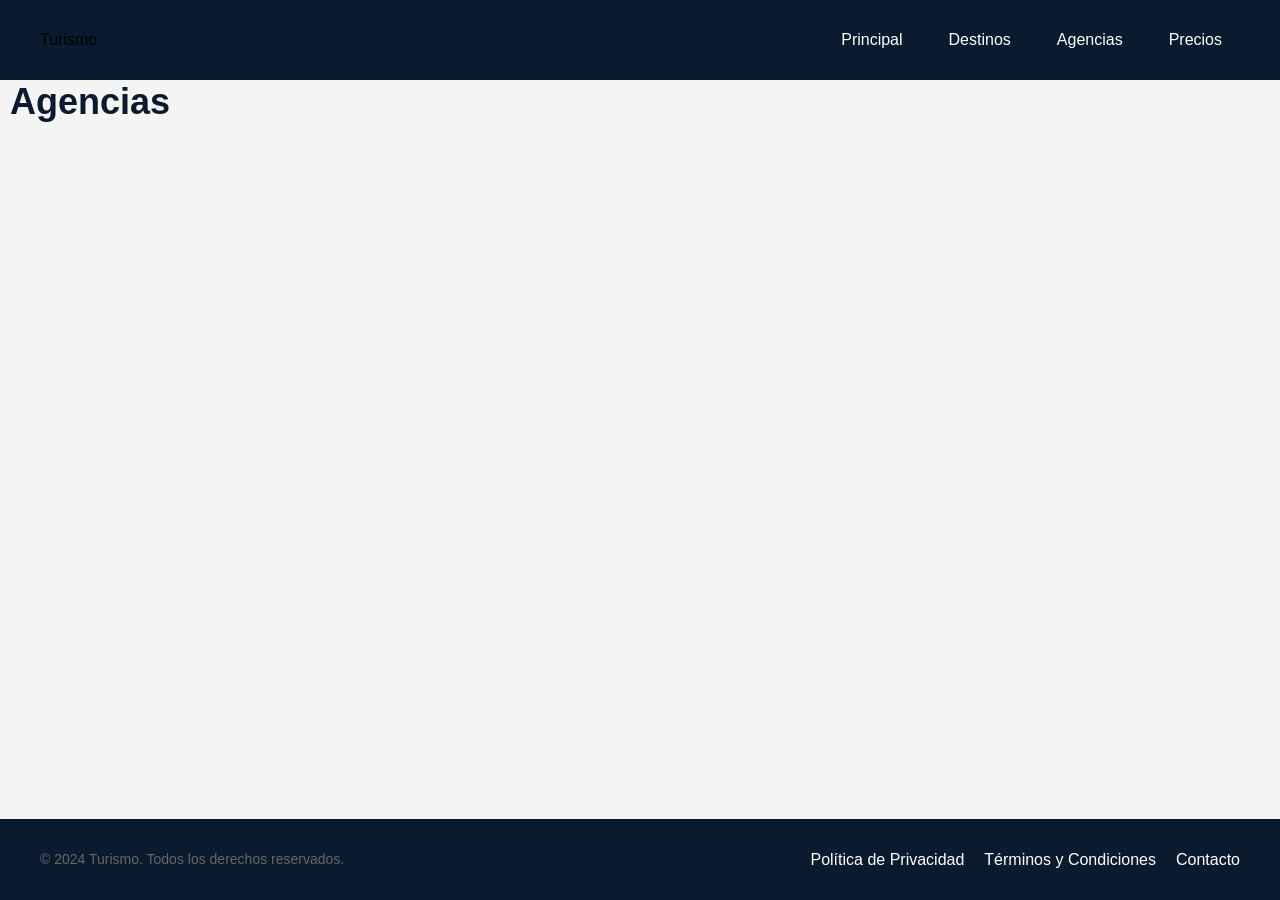
==== view/Agencias.html @ 7484904b "Primer commit" ====
<!DOCTYPE html>
<html lang="es">
<head>
    <meta charset="UTF-8">
    <meta name="viewport" content="width=device-width, initial-scale=1.0">
    <title>Agencias</title>
    <link rel="stylesheet" href="../css/style.css">
</head>
<body>
    <header>
        <div class="contenedor-nav">
            <div class="logo">Turismo</div>
            
            <!-- Checkbox oculto para controlar el menú (CSS puro) -->
            <input type="checkbox" id="menuToggle" class="menu-toggle">
            
            <!-- Label que actúa como botón hamburguesa -->
            <label for="menuToggle" class="menu-hamburguesa">
                <span></span>
                <span></span>
                <span></span>
            </label>
            
            <!-- Navegación responsive -->
            <nav class="nav-menu">
                <ul>
                    <li><a href="Principal.html">Principal</a></li>
                    <li><a href="Destinos.html">Destinos</a></li>
                    <li><a href="Agencias.html">Agencias</a></li>
                    <li><a href="Precios.html">Precios</a></li>
                </ul>
            </nav>
        </div>
    </header>
    
    <main>
        <section class="contenido">
            <h1 class="h1">Agencias</h1>
            <!-- Contenido de las agencias irá aquí -->
        </section>
    </main>
    
    <footer>
        <div class="footer-content">
            <p class="text-sm">&copy; 2024 Turismo. Todos los derechos reservados.</p>
            <ul>
                <li><a href="#">Política de Privacidad</a></li>
                <li><a href="#">Términos y Condiciones</a></li>
                <li><a href="#">Contacto</a></li>
            </ul>
        </div>
    </footer>
</body>
</html>
---- css/style.css ----
/* Estilos globales */
* {
    margin: 0;
    padding: 0;
    box-sizing: border-box;
}

html {
    height: 100%;
}

body {
    font-family: Arial, sans-serif;
    background-color: #f4f4f4;
    display: flex;
    flex-direction: column;
    min-height: 100vh;
}

/* ===== CLASES GLOBALES DE TIPOGRAFÍA RESPONSIVA ===== */

/* Títulos H1 */
.h1 {
    font-size: 36px;
    font-weight: bold;
    line-height: 1.2;
    margin-bottom: 20px;
    color: #0a1a2f;
}

/* Títulos H2 */
.h2 {
    font-size: 32px;
    font-weight: bold;
    line-height: 1.2;
    margin-bottom: 15px;
    color: #0a1a2f;
}

/* Títulos H3 */
.h3 {
    font-size: 28px;
    font-weight: bold;
    line-height: 1.3;
    margin-bottom: 12px;
    color: #0a1a2f;
}

/* Títulos H4 */
.h4 {
    font-size: 24px;
    font-weight: bold;
    line-height: 1.3;
    margin-bottom: 10px;
    color: #0a1a2f;
}

/* Títulos H5 */
.h5 {
    font-size: 20px;
    font-weight: bold;
    line-height: 1.4;
    margin-bottom: 8px;
    color: #0a1a2f;
}

/* Títulos H6 */
.h6 {
    font-size: 16px;
    font-weight: bold;
    line-height: 1.4;
    margin-bottom: 10px;
    color: #0a1a2f;
}

/* Texto grande */
.text-lg {
    font-size: 20px;
    line-height: 1.6;
    color: #333;
}

/* Texto normal/body */
.text-base {
    font-size: 16px;
    line-height: 1.6;
    color: #333;
}

/* Texto pequeño */
.text-sm {
    font-size: 14px;
    line-height: 1.5;
    color: #666;
}

/* Texto muy pequeño */
.text-xs {
    font-size: 12px;
    line-height: 1.4;
    color: #999;
}

header {
    background-color: #0a1a2f;
    padding: 0 30px;
}

.contenedor-nav {
    max-width: 1200px;
    margin: 0 auto;
    display: flex;
    justify-content: space-between;
    align-items: center;
    min-height: 80px;
}

.logo img{
    width: 76px;
    border-radius: 100%;
}

nav ul {
    list-style: none;
    display: flex;
    align-items: center;
    gap: 10px;
}

nav ul li {
    position: relative;
}

nav ul li a {
    display: block;
    color: white;
    text-decoration: none;
    padding: 15px 18px;
    transition: background-color 0.3s ease, color 0.3s ease;
    border-radius: 6px;
}

nav ul li a:hover {
    background-color: rgba(255, 255, 255, 0.1);
    color: #00c3ff;
}

/* ===== MENÚ HAMBURGUESA RESPONSIVE (CSS PURO) ===== */

/* Checkbox oculto - controla el estado del menú */
.menu-toggle {
    display: none;
}

/* Botón hamburguesa (label) - inicialmente oculto */
.menu-hamburguesa {
    display: none;
    flex-direction: column;
    cursor: pointer;
    padding: 10px;
    user-select: none;
}

/* Líneas del hamburguesa */
.menu-hamburguesa span {
    width: 25px;
    height: 3px;
    background-color: white;
    margin: 5px 0;
    transition: 0.3s ease;
    display: block;
}

/* Menú de navegación */
.nav-menu {
    display: flex;
    width: auto;
}

.nav-menu ul {
    display: flex;
    gap: 10px;
}

/* Animación cuando el checkbox está marcado */
.menu-toggle:checked ~ .menu-hamburguesa span:nth-child(1) {
    transform: rotate(-45deg) translate(-8px, 8px);
}

.menu-toggle:checked ~ .menu-hamburguesa span:nth-child(2) {
    opacity: 0;
}

.menu-toggle:checked ~ .menu-hamburguesa span:nth-child(3) {
    transform: rotate(45deg) translate(-7px, -7px);
}

main {
    padding: 0 10px;
    flex: 1;
}

footer {
    background-color: #0a1a2f;
    color: white;
    padding: 30px;
    margin-top: auto;
}

.footer-content {
    max-width: 1200px;
    margin: 0 auto;
    display: flex;
    justify-content: space-between;
    align-items: center;
    flex-wrap: wrap;
    gap: 20px;
}

.footer-content p {
    font-size: 14px;
}

.footer-content ul {
    list-style: none;
    display: flex;
    gap: 20px;
}

.footer-content ul li a {
    color: white;
    text-decoration: none;
    transition: color 0.3s ease;
}

.footer-content ul li a:hover {
    color: #00c3ff;
}

/* Se terminan los estilos globales, ahora se agregan estilos específicos para secciones */

/* Desktop - Menú visible, hamburguesa oculto */
@media (min-width: 769px) {
    /* Tamaños de tipografía en DESKTOP */
    .h1 {
        font-size: 36px;
    }

    .h2 {
        font-size: 32px;
    }

    .h3 {
        font-size: 28px;
    }

    .h4 {
        font-size: 24px;
    }

    .h5 {
        font-size: 20px;
    }

    .h6 {
        font-size: 16px;
    }

    .text-lg {
        font-size: 20px;
    }

    .text-base {
        font-size: 16px;
    }

    .text-sm {
        font-size: 14px;
    }

    .text-xs {
        font-size: 12px;
    }

    .menu-hamburguesa {
        display: none !important;
    }

    .nav-menu {
        display: flex !important;
        position: static !important;
        width: auto !important;
        max-height: none !important;
        background-color: transparent !important;
        padding: 0 !important;
    }

    .nav-menu ul {
        display: flex;
        gap: 10px;
    }

    .nav-menu ul li {
        width: auto;
    }

    .nav-menu ul li a {
        padding: 15px 18px;
        border-radius: 6px;
    }
}

/* Móviles - Hamburguesa visible, menú desplegable */
@media (max-width: 768px) {
    /* Tamaños de tipografía REDUCIDOS para móviles */
    .h1 {
        font-size: 28px;
    }

    .h2 {
        font-size: 24px;
    }

    .h3 {
        font-size: 20px;
    }

    .h4 {
        font-size: 18px;
    }

    .h5 {
        font-size: 16px;
    }

    .h6 {
        font-size: 14px;
    }

    .text-lg {
        font-size: 16px;
    }

    .text-base {
        font-size: 14px;
    }

    .text-sm {
        font-size: 12px;
    }

    .text-xs {
        font-size: 11px;
    }

    .contenedor-nav {
        position: relative;
        flex-wrap: wrap;
    }

    .menu-hamburguesa {
        display: flex;
    }

    .nav-menu {
        position: absolute;
        top: 80px;
        left: 0;
        right: 0;
        width: 100%;
        background-color: #0a1a2f;
        flex-direction: column;
        max-height: 0;
        overflow: hidden;
        transition: max-height 0.3s ease;
        z-index: 999;
    }

    /* Mostrar menú cuando checkbox está marcado */
    .menu-toggle:checked ~ .nav-menu {
        max-height: 500px;
        padding: 20px 0;
    }

    .nav-menu ul {
        flex-direction: column;
        width: 100%;
        gap: 0;
    }

    .nav-menu ul li {
        width: 100%;
    }

    .nav-menu ul li a {
        width: 100%;
        padding: 15px 30px;
        border-radius: 0;
    }
}

/* Móviles pequeños */
@media (max-width: 576px) {
    /* Tamaños de tipografía AÚN MÁS PEQUEÑOS para móviles ultra-pequeños */
    .h1 {
        font-size: 24px;
    }

    .h2 {
        font-size: 20px;
    }

    .h3 {
        font-size: 18px;
    }

    .h4 {
        font-size: 16px;
    }

    .h5 {
        font-size: 14px;
    }

    .h6 {
        font-size: 13px;
    }

    .text-lg {
        font-size: 14px;
    }

    .text-base {
        font-size: 13px;
    }

    .text-sm {
        font-size: 11px;
    }

    .text-xs {
        font-size: 10px;
    }

    .logo img {
        width: 50px;
    }

    .menu-hamburguesa {
        padding: 5px;
    }

    .menu-hamburguesa span {
        width: 22px;
        height: 2.5px;
        margin: 4px 0;
    }

    .menu-toggle:checked ~ .nav-menu {
        max-height: 400px;
    }

    .nav-menu ul li a {
        padding: 12px 20px;
        font-size: 14px;
    }

    .footer-content {
        flex-direction: column;
        text-align: center;
    }

    .footer-content ul {
        justify-content: center;
        flex-wrap: wrap;
    }
}

/* ===== ESTILOS PARA VIDEO DE FONDO ===== */

.video-background {
    position: relative;
    width: 100%;
    overflow: hidden;
    display: flex;
    align-items: center;
    justify-content: center;
}

.video-background video {
    position: absolute;
    top: 0;
    left: 0;
    width: 100%;
    object-fit: cover;
    z-index: -1;
}

/* Contenedor del contenido sobre el video */
.video-content {
    position: relative;
    z-index: 1;
    text-align: center;
    color: white;
    max-width: 800px;
    margin: 0 auto;
}

.video-content h1 {
    font-size: 48px;
    font-weight: bold;
    margin-bottom: 20px;
    text-shadow: 2px 2px 4px rgba(0, 0, 0, 0.7);
}

.video-content p {
    font-size: 24px;
    margin-bottom: 30px;
    text-shadow: 1px 1px 2px rgba(0, 0, 0, 0.7);
}

/* Responsive para video */
@media (max-width: 768px) {
    .video-content h1 {
        font-size: 32px;
    }

    .video-content p {
        font-size: 18px;
    }
}

@media (max-width: 576px) {
    .video-content h1 {
        font-size: 28px;
    }

    .video-content p {
        font-size: 16px;
    }
}
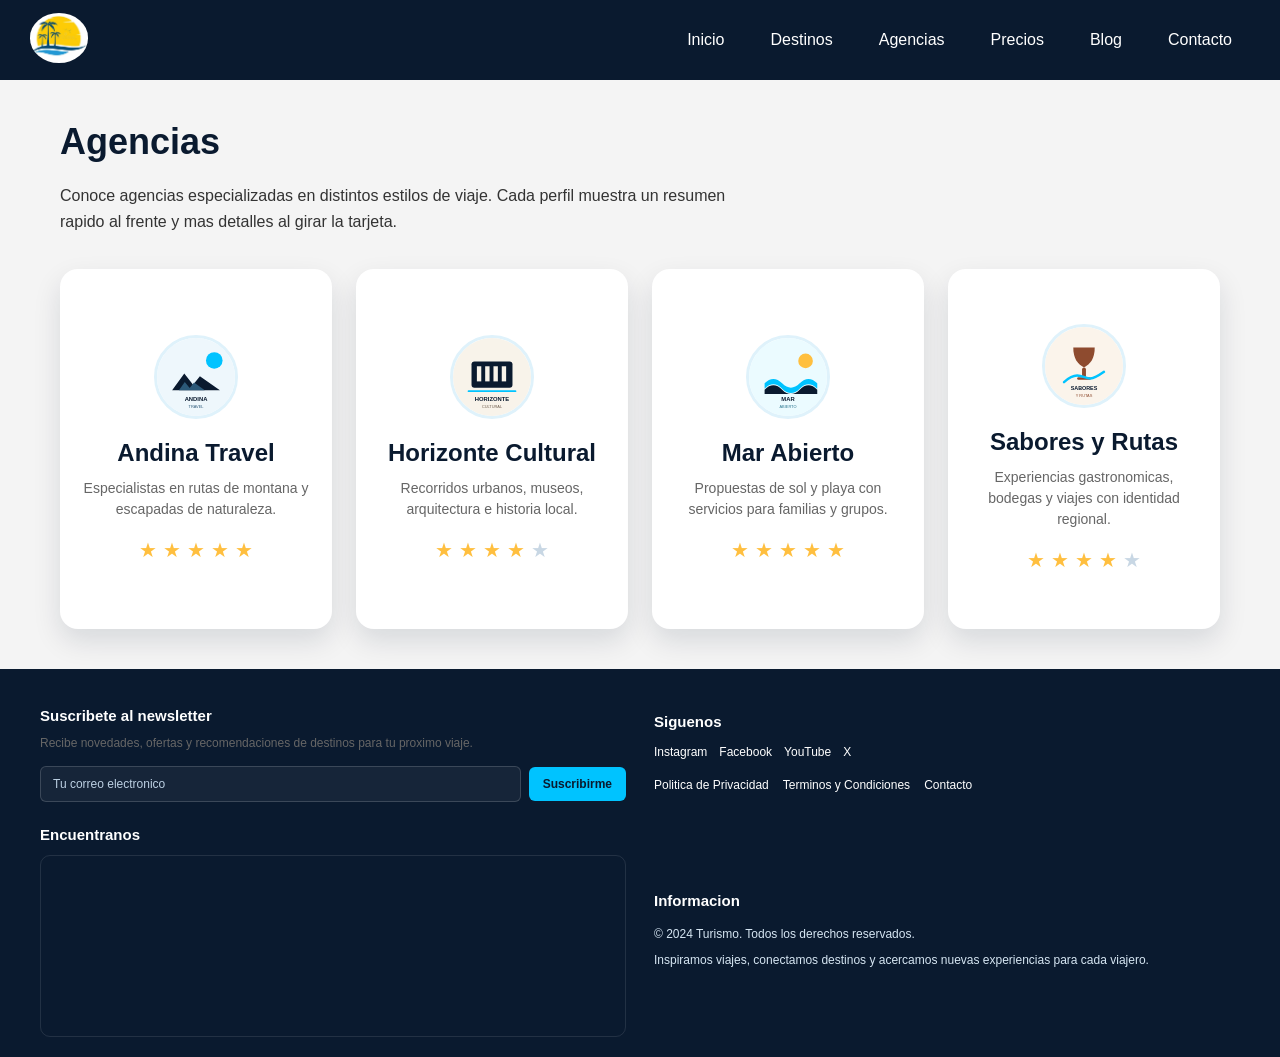
==== commit 9c3cbb0d: "feature(pages) : add styles and interactive buttons with the new views" ====
--- a/view/Agencias.html
+++ b/view/Agencias.html
@@ -9,46 +9,252 @@
 <body>
     <header>
         <div class="contenedor-nav">
-            <div class="logo">Turismo</div>
+            <div class="logo"><img src="../assets/img/logo.jpg" alt="Logo de Turismo"></div>
             
-            <!-- Checkbox oculto para controlar el menú (CSS puro) -->
+            <!-- Checkbox oculto para controlar el menu (CSS puro) -->
             <input type="checkbox" id="menuToggle" class="menu-toggle">
             
-            <!-- Label que actúa como botón hamburguesa -->
+            <!-- Label que actua como boton hamburguesa -->
             <label for="menuToggle" class="menu-hamburguesa">
                 <span></span>
                 <span></span>
                 <span></span>
             </label>
             
-            <!-- Navegación responsive -->
+            <!-- Navegacion responsive -->
             <nav class="nav-menu">
                 <ul>
-                    <li><a href="Principal.html">Principal</a></li>
+                    <li><a href="Principal.html">Inicio</a></li>
                     <li><a href="Destinos.html">Destinos</a></li>
                     <li><a href="Agencias.html">Agencias</a></li>
                     <li><a href="Precios.html">Precios</a></li>
+                    <li><a href="Blog.html">Blog</a></li>
+                    <li><a href="Contacto.html">Contacto</a></li>
                 </ul>
             </nav>
         </div>
     </header>
     
     <main>
-        <section class="contenido">
-            <h1 class="h1">Agencias</h1>
-            <!-- Contenido de las agencias irá aquí -->
+        <section class="contenido agencias-page">
+            <div class="section-container">
+                <h1 class="h1">Agencias</h1>
+                <p class="text-base section-intro">Conoce agencias especializadas en distintos estilos de viaje. Cada perfil muestra un resumen rapido al frente y mas detalles al girar la tarjeta.</p>
+
+                <div class="agencias-grid">
+                    <article class="agencia-flip-card">
+                        <input type="checkbox" id="modal-agencia-1" class="modal-toggle-agencia">
+                        <div class="agencia-flip-inner">
+                            <div class="agencia-flip-front">
+                                <img src="../assets/img/agencias/andina-travel.svg" alt="Logo de Andina Travel">
+                                <h2 class="h4">Andina Travel</h2>
+                                <p class="text-sm">Especialistas en rutas de montana y escapadas de naturaleza.</p>
+                                <div class="rating-stars rating-5" aria-label="5 estrellas">
+                                    <span>&#9733;</span><span>&#9733;</span><span>&#9733;</span><span>&#9733;</span><span>&#9733;</span>
+                                </div>
+                            </div>
+                            <div class="agencia-flip-back">
+                                <h3 class="h5">Detalles</h3>
+                                <p class="text-sm">Paquetes a Patagonia, Norte argentino y circuitos de aventura con coordinacion personalizada.</p>
+                                <p class="text-sm">Experiencia: 12 anos</p>
+                                <p class="text-sm">Cobertura: Nacional</p>
+                                <label for="modal-agencia-1" class="agencia-modal-btn">Valorar</label>
+                            </div>
+                        </div>
+                        <div class="agencia-modal">
+                            <label for="modal-agencia-1" class="agencia-modal-overlay"></label>
+                            <div class="agencia-modal-box">
+                                <label for="modal-agencia-1" class="agencia-modal-close">&times;</label>
+                                <h3 class="h5">Valorar Andina Travel</h3>
+                                <p class="text-sm">Selecciona una puntuacion visual para esta agencia.</p>
+                                <div class="agencia-votacion">
+                                    <input type="radio" id="agencia1-star5" name="agencia1-rating">
+                                    <label for="agencia1-star5" title="5 estrellas">&#9733;</label>
+                                    <input type="radio" id="agencia1-star4" name="agencia1-rating">
+                                    <label for="agencia1-star4" title="4 estrellas">&#9733;</label>
+                                    <input type="radio" id="agencia1-star3" name="agencia1-rating">
+                                    <label for="agencia1-star3" title="3 estrellas">&#9733;</label>
+                                    <input type="radio" id="agencia1-star2" name="agencia1-rating">
+                                    <label for="agencia1-star2" title="2 estrellas">&#9733;</label>
+                                    <input type="radio" id="agencia1-star1" name="agencia1-rating">
+                                    <label for="agencia1-star1" title="1 estrella">&#9733;</label>
+                                </div>
+                            </div>
+                        </div>
+                    </article>
+
+                    <article class="agencia-flip-card">
+                        <input type="checkbox" id="modal-agencia-2" class="modal-toggle-agencia">
+                        <div class="agencia-flip-inner">
+                            <div class="agencia-flip-front">
+                                <img src="../assets/img/agencias/horizonte-cultural.svg" alt="Logo de Horizonte Cultural">
+                                <h2 class="h4">Horizonte Cultural</h2>
+                                <p class="text-sm">Recorridos urbanos, museos, arquitectura e historia local.</p>
+                                <div class="rating-stars rating-4" aria-label="4 estrellas">
+                                    <span>&#9733;</span><span>&#9733;</span><span>&#9733;</span><span>&#9733;</span><span>&#9733;</span>
+                                </div>
+                            </div>
+                            <div class="agencia-flip-back">
+                                <h3 class="h5">Detalles</h3>
+                                <p class="text-sm">Programas en Buenos Aires, Cordoba y ciudades con foco en patrimonio y vida cultural.</p>
+                                <p class="text-sm">Experiencia: 9 anos</p>
+                                <p class="text-sm">Cobertura: Urbana y regional</p>
+                                <label for="modal-agencia-2" class="agencia-modal-btn">Valorar</label>
+                            </div>
+                        </div>
+                        <div class="agencia-modal">
+                            <label for="modal-agencia-2" class="agencia-modal-overlay"></label>
+                            <div class="agencia-modal-box">
+                                <label for="modal-agencia-2" class="agencia-modal-close">&times;</label>
+                                <h3 class="h5">Valorar Horizonte Cultural</h3>
+                                <p class="text-sm">Selecciona una puntuacion visual para esta agencia.</p>
+                                <div class="agencia-votacion">
+                                    <input type="radio" id="agencia2-star5" name="agencia2-rating">
+                                    <label for="agencia2-star5" title="5 estrellas">&#9733;</label>
+                                    <input type="radio" id="agencia2-star4" name="agencia2-rating">
+                                    <label for="agencia2-star4" title="4 estrellas">&#9733;</label>
+                                    <input type="radio" id="agencia2-star3" name="agencia2-rating">
+                                    <label for="agencia2-star3" title="3 estrellas">&#9733;</label>
+                                    <input type="radio" id="agencia2-star2" name="agencia2-rating">
+                                    <label for="agencia2-star2" title="2 estrellas">&#9733;</label>
+                                    <input type="radio" id="agencia2-star1" name="agencia2-rating">
+                                    <label for="agencia2-star1" title="1 estrella">&#9733;</label>
+                                </div>
+                            </div>
+                        </div>
+                    </article>
+
+                    <article class="agencia-flip-card">
+                        <input type="checkbox" id="modal-agencia-3" class="modal-toggle-agencia">
+                        <div class="agencia-flip-inner">
+                            <div class="agencia-flip-front">
+                                <img src="../assets/img/agencias/mar-abierto.svg" alt="Logo de Mar Abierto">
+                                <h2 class="h4">Mar Abierto</h2>
+                                <p class="text-sm">Propuestas de sol y playa con servicios para familias y grupos.</p>
+                                <div class="rating-stars rating-5" aria-label="5 estrellas">
+                                    <span>&#9733;</span><span>&#9733;</span><span>&#9733;</span><span>&#9733;</span><span>&#9733;</span>
+                                </div>
+                            </div>
+                            <div class="agencia-flip-back">
+                                <h3 class="h5">Detalles</h3>
+                                <p class="text-sm">Escapadas a costa Atlantica y destinos de relax con hoteleria y traslados incluidos.</p>
+                                <p class="text-sm">Experiencia: 15 anos</p>
+                                <p class="text-sm">Cobertura: Temporada verano</p>
+                                <label for="modal-agencia-3" class="agencia-modal-btn">Valorar</label>
+                            </div>
+                        </div>
+                        <div class="agencia-modal">
+                            <label for="modal-agencia-3" class="agencia-modal-overlay"></label>
+                            <div class="agencia-modal-box">
+                                <label for="modal-agencia-3" class="agencia-modal-close">&times;</label>
+                                <h3 class="h5">Valorar Mar Abierto</h3>
+                                <p class="text-sm">Selecciona una puntuacion visual para esta agencia.</p>
+                                <div class="agencia-votacion">
+                                    <input type="radio" id="agencia3-star5" name="agencia3-rating">
+                                    <label for="agencia3-star5" title="5 estrellas">&#9733;</label>
+                                    <input type="radio" id="agencia3-star4" name="agencia3-rating">
+                                    <label for="agencia3-star4" title="4 estrellas">&#9733;</label>
+                                    <input type="radio" id="agencia3-star3" name="agencia3-rating">
+                                    <label for="agencia3-star3" title="3 estrellas">&#9733;</label>
+                                    <input type="radio" id="agencia3-star2" name="agencia3-rating">
+                                    <label for="agencia3-star2" title="2 estrellas">&#9733;</label>
+                                    <input type="radio" id="agencia3-star1" name="agencia3-rating">
+                                    <label for="agencia3-star1" title="1 estrella">&#9733;</label>
+                                </div>
+                            </div>
+                        </div>
+                    </article>
+
+                    <article class="agencia-flip-card">
+                        <input type="checkbox" id="modal-agencia-4" class="modal-toggle-agencia">
+                        <div class="agencia-flip-inner">
+                            <div class="agencia-flip-front">
+                                <img src="../assets/img/agencias/sabores-rutas.svg" alt="Logo de Sabores y Rutas">
+                                <h2 class="h4">Sabores y Rutas</h2>
+                                <p class="text-sm">Experiencias gastronomicas, bodegas y viajes con identidad regional.</p>
+                                <div class="rating-stars rating-4" aria-label="4 estrellas">
+                                    <span>&#9733;</span><span>&#9733;</span><span>&#9733;</span><span>&#9733;</span><span>&#9733;</span>
+                                </div>
+                            </div>
+                            <div class="agencia-flip-back">
+                                <h3 class="h5">Detalles</h3>
+                                <p class="text-sm">Itinerarios en Mendoza y el NOA con degustaciones, cocina local y salidas guiadas.</p>
+                                <p class="text-sm">Experiencia: 7 anos</p>
+                                <p class="text-sm">Cobertura: Gastronomica</p>
+                                <label for="modal-agencia-4" class="agencia-modal-btn">Valorar</label>
+                            </div>
+                        </div>
+                        <div class="agencia-modal">
+                            <label for="modal-agencia-4" class="agencia-modal-overlay"></label>
+                            <div class="agencia-modal-box">
+                                <label for="modal-agencia-4" class="agencia-modal-close">&times;</label>
+                                <h3 class="h5">Valorar Sabores y Rutas</h3>
+                                <p class="text-sm">Selecciona una puntuacion visual para esta agencia.</p>
+                                <div class="agencia-votacion">
+                                    <input type="radio" id="agencia4-star5" name="agencia4-rating">
+                                    <label for="agencia4-star5" title="5 estrellas">&#9733;</label>
+                                    <input type="radio" id="agencia4-star4" name="agencia4-rating">
+                                    <label for="agencia4-star4" title="4 estrellas">&#9733;</label>
+                                    <input type="radio" id="agencia4-star3" name="agencia4-rating">
+                                    <label for="agencia4-star3" title="3 estrellas">&#9733;</label>
+                                    <input type="radio" id="agencia4-star2" name="agencia4-rating">
+                                    <label for="agencia4-star2" title="2 estrellas">&#9733;</label>
+                                    <input type="radio" id="agencia4-star1" name="agencia4-rating">
+                                    <label for="agencia4-star1" title="1 estrella">&#9733;</label>
+                                </div>
+                            </div>
+                        </div>
+                    </article>
+                </div>
+            </div>
         </section>
     </main>
     
     <footer>
         <div class="footer-content">
-            <p class="text-sm">&copy; 2024 Turismo. Todos los derechos reservados.</p>
-            <ul>
-                <li><a href="#">Política de Privacidad</a></li>
-                <li><a href="#">Términos y Condiciones</a></li>
-                <li><a href="#">Contacto</a></li>
-            </ul>
+            <div class="footer-newsletter">
+                <h3 class="h5">Suscribete al newsletter</h3>
+                <p class="text-sm">Recibe novedades, ofertas y recomendaciones de destinos para tu proximo viaje.</p>
+                <form class="newsletter-form">
+                    <input type="email" placeholder="Tu correo electronico" aria-label="Correo electronico">
+                    <button type="submit">Suscribirme</button>
+                </form>
+            </div>
+
+            <div class="footer-social">
+                <h3 class="h5">Siguenos</h3>
+                <ul class="social-links">
+                    <li><a href="https://www.instagram.com/" target="_blank" rel="noopener noreferrer">Instagram</a></li>
+                    <li><a href="https://www.facebook.com/" target="_blank" rel="noopener noreferrer">Facebook</a></li>
+                    <li><a href="https://www.youtube.com/" target="_blank" rel="noopener noreferrer">YouTube</a></li>
+                    <li><a href="https://www.x.com/" target="_blank" rel="noopener noreferrer">X</a></li>
+                </ul>
+
+                <ul class="footer-links">
+                    <li class="text-sm"><a href="#">Politica de Privacidad</a></li>
+                    <li class="text-sm"><a href="#">Terminos y Condiciones</a></li>
+                    <li class="text-sm"><a href="#">Contacto</a></li>
+                </ul>
+            </div>
+
+            <div class="footer-map">
+                <h3 class="h5">Encuentranos</h3>
+                <div class="map-embed">
+                    <iframe
+                        src="https://www.openstreetmap.org/export/embed.html?bbox=-58.405%2C-34.615%2C-58.365%2C-34.585&layer=mapnik&marker=-34.6%2C-58.385"
+                        loading="lazy"
+                        referrerpolicy="no-referrer-when-downgrade"
+                        title="Mapa de ubicacion">
+                    </iframe>
+                </div>
+            </div>
+
+            <div class="footer-bottom">
+                <h3 class="h5">Informacion</h3>
+                <p class="text-sm">&copy; 2024 Turismo. Todos los derechos reservados.</p>
+                <p class="text-sm">Inspiramos viajes, conectamos destinos y acercamos nuevas experiencias para cada viajero.</p>
+            </div>
         </div>
     </footer>
 </body>
-</html>+</html>
--- a/css/style.css
+++ b/css/style.css
@@ -107,7 +107,7 @@
 }
 
 .contenedor-nav {
-    max-width: 1200px;
+
     margin: 0 auto;
     display: flex;
     justify-content: space-between;
@@ -115,8 +115,8 @@
     min-height: 80px;
 }
 
-.logo img{
-    width: 76px;
+.logo img {
+    width: 12%;
     border-radius: 100%;
 }
 
@@ -183,48 +183,49 @@
 }
 
 /* Animación cuando el checkbox está marcado */
-.menu-toggle:checked ~ .menu-hamburguesa span:nth-child(1) {
+.menu-toggle:checked~.menu-hamburguesa span:nth-child(1) {
     transform: rotate(-45deg) translate(-8px, 8px);
 }
 
-.menu-toggle:checked ~ .menu-hamburguesa span:nth-child(2) {
+.menu-toggle:checked~.menu-hamburguesa span:nth-child(2) {
     opacity: 0;
 }
 
-.menu-toggle:checked ~ .menu-hamburguesa span:nth-child(3) {
+.menu-toggle:checked~.menu-hamburguesa span:nth-child(3) {
     transform: rotate(45deg) translate(-7px, -7px);
 }
 
 main {
-    padding: 0 10px;
+
     flex: 1;
 }
 
 footer {
     background-color: #0a1a2f;
     color: white;
-    padding: 30px;
+    padding: 36px 30px 20px;
     margin-top: auto;
 }
 
 .footer-content {
     max-width: 1200px;
     margin: 0 auto;
-    display: flex;
-    justify-content: space-between;
+    margin: 0 auto;
+    display: grid;
+    grid-template-columns: repeat(2, minmax(0, 1fr));
+    gap: 22px 28px;
     align-items: center;
-    flex-wrap: wrap;
-    gap: 20px;
+
+
 }
 
 .footer-content p {
-    font-size: 14px;
+    font-size: 12px;
+    line-height: 1.6;
 }
 
 .footer-content ul {
     list-style: none;
-    display: flex;
-    gap: 20px;
 }
 
 .footer-content ul li a {
@@ -237,10 +238,119 @@
     color: #00c3ff;
 }
 
+.footer-newsletter,
+.footer-social,
+.footer-map,
+.footer-bottom {
+    background-color: transparent;
+    border: 0;
+    border-radius: 0;
+    padding: 0;
+}
+
+.footer-content .h5 {
+    color: white;
+    font-size: 15px;
+    margin-bottom: 8px;
+}
+
+.newsletter-form {
+    display: flex;
+    align-items: center;
+    gap: 8px;
+    margin-top: 12px;
+}
+
+.newsletter-form input {
+    width: 100%;
+    min-width: 0;
+    padding: 10px 12px;
+    border: 1px solid rgba(255, 255, 255, 0.16);
+    border-radius: 6px;
+    background-color: rgba(255, 255, 255, 0.05);
+    color: white;
+    outline: none;
+    font-size: 12px;
+}
+
+.newsletter-form input::placeholder {
+    color: #bcd0e3;
+}
+
+.newsletter-form button {
+    border: none;
+    border-radius: 6px;
+    background-color: #00c3ff;
+    color: #0a1a2f;
+    font-weight: bold;
+    padding: 10px 14px;
+    font-size: 12px;
+    white-space: nowrap;
+    cursor: pointer;
+    transition: background-color 0.3s ease, transform 0.3s ease;
+}
+
+.newsletter-form button:hover {
+    background-color: white;
+    transform: translateY(-2px);
+}
+
+.social-links,
+.footer-links {
+    display: flex;
+    flex-wrap: wrap;
+    gap: 8px 12px;
+}
+
+.social-links {
+    margin: 10px 0 14px;
+}
+
+.social-links a {
+    display: inline-block;
+    padding: 0;
+    border-radius: 0;
+    background-color: transparent;
+    font-size: 12px;
+}
+
+.footer-links {
+    gap: 6px 14px;
+}
+
+.footer-links a {
+    font-size: 12px;
+}
+
+.map-embed {
+    overflow: hidden;
+    border-radius: 10px;
+    margin-top: 10px;
+    border: 1px solid rgba(255, 255, 255, 0.1);
+}
+
+.map-embed iframe {
+    width: 100%;
+    height: 180px;
+    border: 0;
+    display: block;
+}
+
+.footer-bottom {
+    display: flex;
+    flex-direction: column;
+    gap: 6px;
+}
+
+.footer-bottom .text-sm {
+    color: #d6e6f3;
+}
+
 /* Se terminan los estilos globales, ahora se agregan estilos específicos para secciones */
 
 /* Desktop - Menú visible, hamburguesa oculto */
 @media (min-width: 769px) {
+
     /* Tamaños de tipografía en DESKTOP */
     .h1 {
         font-size: 36px;
@@ -312,6 +422,7 @@
 
 /* Móviles - Hamburguesa visible, menú desplegable */
 @media (max-width: 768px) {
+
     /* Tamaños de tipografía REDUCIDOS para móviles */
     .h1 {
         font-size: 28px;
@@ -377,7 +488,7 @@
     }
 
     /* Mostrar menú cuando checkbox está marcado */
-    .menu-toggle:checked ~ .nav-menu {
+    .menu-toggle:checked~.nav-menu {
         max-height: 500px;
         padding: 20px 0;
     }
@@ -401,6 +512,7 @@
 
 /* Móviles pequeños */
 @media (max-width: 576px) {
+
     /* Tamaños de tipografía AÚN MÁS PEQUEÑOS para móviles ultra-pequeños */
     .h1 {
         font-size: 24px;
@@ -456,7 +568,7 @@
         margin: 4px 0;
     }
 
-    .menu-toggle:checked ~ .nav-menu {
+    .menu-toggle:checked~.nav-menu {
         max-height: 400px;
     }
 
@@ -466,61 +578,340 @@
     }
 
     .footer-content {
-        flex-direction: column;
+        grid-template-columns: 1fr;
         text-align: center;
     }
 
     .footer-content ul {
         justify-content: center;
-        flex-wrap: wrap;
+    }
+
+    .newsletter-form {
+        max-width: 420px;
+        margin: 18px auto 0;
+        flex-direction: column;
     }
 }
 
 /* ===== ESTILOS PARA VIDEO DE FONDO ===== */
 
-.video-background {
+.hero {
     position: relative;
-    width: 100%;
-    overflow: hidden;
+    min-height: calc(100vh - 80px);
     display: flex;
     align-items: center;
     justify-content: center;
-}
-
-.video-background video {
+    overflow: hidden;
+}
+
+.hero::before {
+    content: "";
     position: absolute;
-    top: 0;
-    left: 0;
+    inset: 0;
+    background: rgba(10, 26, 47, 0.45);
+    z-index: 1;
+}
+
+.video-background {
+    position: absolute;
+    inset: 0;
     width: 100%;
+    height: 100%;
+    overflow: hidden;
     object-fit: cover;
-    z-index: -1;
+    z-index: 0;
 }
 
 /* Contenedor del contenido sobre el video */
 .video-content {
     position: relative;
-    z-index: 1;
+    z-index: 2;
     text-align: center;
     color: white;
     max-width: 800px;
     margin: 0 auto;
+    padding: 40px 20px;
 }
 
 .video-content h1 {
-    font-size: 48px;
-    font-weight: bold;
+    color: white;
     margin-bottom: 20px;
     text-shadow: 2px 2px 4px rgba(0, 0, 0, 0.7);
 }
 
 .video-content p {
-    font-size: 24px;
+    color: white;
     margin-bottom: 30px;
     text-shadow: 1px 1px 2px rgba(0, 0, 0, 0.7);
 }
 
+.btn-hero {
+    display: inline-block;
+    background-color: #00c3ff;
+    color: #0a1a2f;
+    text-decoration: none;
+    font-weight: bold;
+    padding: 14px 28px;
+    border-radius: 6px;
+    transition: background-color 0.3s ease, color 0.3s ease, transform 0.3s ease;
+}
+
+.btn-hero:hover {
+    background-color: white;
+    color: #0a1a2f;
+    transform: translateY(-2px);
+}
+
+.section-container {
+    max-width: 1200px;
+    margin: 0 auto;
+    padding: 40px 20px;
+}
+
+.section-intro {
+    max-width: 700px;
+    margin-bottom: 35px;
+}
+
+.destacados {
+    background: linear-gradient(180deg, #f6fbff 0%, #eef5fb 100%);
+}
+
+.destacados-grid {
+    display: grid;
+    grid-template-columns: repeat(3, minmax(0, 1fr));
+    gap: 25px;
+}
+
+.destino-card {
+    background-color: white;
+    border-radius: 18px;
+    overflow: hidden;
+    box-shadow: 0 12px 30px rgba(10, 26, 47, 0.12);
+    transition: transform 0.35s ease, box-shadow 0.35s ease;
+}
+
+.destino-card:hover {
+    transform: translateY(-10px);
+    box-shadow: 0 20px 40px rgba(10, 26, 47, 0.18);
+}
+
+.destino-card img {
+    width: 100%;
+    height: 260px;
+    object-fit: cover;
+    display: block;
+    transition: transform 0.4s ease;
+}
+
+.destino-card:hover img {
+    transform: scale(1.05);
+}
+
+.destino-card-content {
+    padding: 24px;
+}
+
+.contador-section {
+    background-color: #0a1a2f;
+}
+
+.contador-container {
+    display: flex;
+    justify-content: center;
+    align-items: center;
+}
+
+.contador-grid {
+    width: 100%;
+    display: grid;
+    grid-template-columns: repeat(3, minmax(0, 1fr));
+    gap: 24px;
+}
+
+.contador-card {
+    background: rgba(255, 255, 255, 0.08);
+    border: 1px solid rgba(255, 255, 255, 0.14);
+    border-radius: 20px;
+    padding: 40px 30px;
+    text-align: center;
+    backdrop-filter: blur(4px);
+}
+
+.contador-label {
+    color: #cfe7ff;
+    text-transform: uppercase;
+    letter-spacing: 1.5px;
+    margin-bottom: 12px;
+}
+
+.contador-card .text-base {
+    color: #e6f3ff;
+}
+
+.contador-animado {
+    display: flex;
+    justify-content: center;
+    align-items: flex-end;
+    gap: 4px;
+    margin-bottom: 18px;
+}
+
+.contador-numero,
+.contador-sufijo {
+    display: inline-block;
+    font-size: 54px;
+    font-weight: bold;
+    line-height: 1;
+    color: #00c3ff;
+}
+
+.contador-sufijo {
+    margin-left: 4px;
+}
+
+.testimonios {
+    background-color: #f4f4f4;
+}
+
+.testimonios-carrusel {
+    position: relative;
+    overflow: hidden;
+    border-radius: 20px;
+}
+
+.testimonios-carrusel input {
+    display: none;
+}
+
+.testimonios-track {
+    display: flex;
+    width: 300%;
+    transition: transform 0.5s ease;
+}
+
+.testimonio-card {
+    width: 100%;
+    background-color: white;
+    padding: 30px 30px;
+    border-radius: 20px;
+
+    display: flex;
+    flex-direction: column;
+    justify-content: center;
+    align-items: center;
+}
+
+.testimonio-card .text-base {
+    margin-bottom: 20px;
+    font-style: italic;
+}
+
+.testimonio-persona {
+    display: flex;
+    justify-content: center;
+    align-items: center;
+    gap: 14px;
+}
+
+.testimonio-persona img {
+    width: 58px;
+    height: 58px;
+    border-radius: 50%;
+    object-fit: cover;
+    border: 3px solid #dff5ff;
+}
+
+.testimonio-persona .text-sm {
+    color: #54748d;
+}
+
+.testimonio-card .h6 {
+    color: #00a2d6;
+    margin-bottom: 4px;
+
+}
+
+.testimonios-arrows {
+    display: none;
+    position: absolute;
+    inset: 0;
+    align-items: center;
+    justify-content: space-between;
+    padding: 0 18px;
+    pointer-events: none;
+}
+
+.arrow-btn {
+    width: 46px;
+    height: 46px;
+    display: flex;
+    align-items: center;
+    justify-content: center;
+    background-color: rgba(10, 26, 47, 0.78);
+    color: white;
+    border-radius: 50%;
+    font-size: 24px;
+    cursor: pointer;
+    pointer-events: auto;
+    transition: background-color 0.3s ease, transform 0.3s ease;
+}
+
+.arrow-btn:hover {
+    background-color: #00a2d6;
+    transform: scale(1.06);
+}
+
+.testimonios-dots {
+    display: flex;
+    justify-content: center;
+    gap: 10px;
+    margin-top: 20px;
+}
+
+.testimonios-dots label {
+    width: 12px;
+    height: 12px;
+    border-radius: 50%;
+    background-color: #b8cad8;
+    cursor: pointer;
+    transition: background-color 0.3s ease, transform 0.3s ease;
+}
+
+.testimonios-dots label:hover {
+    transform: scale(1.15);
+}
+
+#testimonio-1:checked~.testimonios-track {
+    transform: translateX(0);
+}
+
+#testimonio-2:checked~.testimonios-track {
+    transform: translateX(-33.3333%);
+}
+
+#testimonio-3:checked~.testimonios-track {
+    transform: translateX(-66.6666%);
+}
+
+#testimonio-1:checked~.arrows-slide-1,
+#testimonio-2:checked~.arrows-slide-2,
+#testimonio-3:checked~.arrows-slide-3 {
+    display: flex;
+}
+
+#testimonio-1:checked~.testimonios-dots label:nth-child(1),
+#testimonio-2:checked~.testimonios-dots label:nth-child(2),
+#testimonio-3:checked~.testimonios-dots label:nth-child(3) {
+    background-color: #00a2d6;
+}
+
 /* Responsive para video */
 @media (max-width: 768px) {
+    .hero {
+        min-height: 70vh;
+    }
+
     .video-content h1 {
         font-size: 32px;
     }
@@ -528,9 +919,52 @@
     .video-content p {
         font-size: 18px;
     }
+
+    .btn-hero {
+        padding: 12px 24px;
+    }
+
+    .section-container {
+        padding: 60px 20px;
+    }
+
+    .destacados-grid {
+        grid-template-columns: 1fr;
+    }
+
+    .destino-card img {
+        height: 220px;
+    }
+
+    .contador-grid {
+        grid-template-columns: 1fr;
+    }
+
+    .contador-numero,
+    .contador-sufijo {
+        font-size: 42px;
+    }
+
+    .testimonio-card {
+        padding: 30px 24px;
+    }
+
+    .testimonios-arrows {
+        padding: 0 10px;
+    }
+
+    .arrow-btn {
+        width: 40px;
+        height: 40px;
+        font-size: 20px;
+    }
 }
 
 @media (max-width: 576px) {
+    .hero {
+        min-height: 60vh;
+    }
+
     .video-content h1 {
         font-size: 28px;
     }
@@ -538,4 +972,1030 @@
     .video-content p {
         font-size: 16px;
     }
-}+
+    .video-content {
+        padding: 30px 15px;
+    }
+
+    .contador-card {
+        padding: 30px 20px;
+    }
+
+    .contador-numero,
+    .contador-sufijo {
+        font-size: 34px;
+    }
+
+    .testimonio-persona {
+        align-items: flex-start;
+    }
+
+    .testimonio-persona img {
+        width: 50px;
+        height: 50px;
+    }
+}
+
+/* ===== CLASES NUEVAS PARA DESTINOS ===== */
+
+.contenido {
+    width: 100%;
+}
+
+.destinos-page {
+    padding-top: 0px;
+}
+
+.destinos-filtros input[type="radio"] {
+    display: none;
+}
+
+.filtros-chips {
+    display: flex;
+    flex-wrap: wrap;
+    gap: 10px;
+    margin-bottom: 30px;
+}
+
+.filtros-chips label {
+    display: inline-block;
+    padding: 10px 16px;
+    border-radius: 999px;
+    border: 1px solid #cfe1ef;
+    background-color: white;
+    color: #0a1a2f;
+    cursor: pointer;
+    transition: background-color 0.3s ease, color 0.3s ease, border-color 0.3s ease;
+}
+
+.destinos-grid {
+    display: grid;
+    grid-template-columns: repeat(3, minmax(0, 1fr));
+    gap: 24px;
+}
+
+.destino-item {
+    transition: opacity 0.35s ease, transform 0.35s ease;
+}
+
+.destino-card-overlay {
+    position: relative;
+}
+
+.destino-card-overlay::after {
+    content: "";
+    position: absolute;
+    inset: 0;
+    background: linear-gradient(180deg, rgba(10, 26, 47, 0.05) 0%, rgba(10, 26, 47, 0.75) 100%);
+    opacity: 0;
+    transition: opacity 0.35s ease;
+}
+
+.destino-overlay {
+    position: absolute;
+    left: 24px;
+    right: 24px;
+    bottom: 24px;
+    z-index: 2;
+    color: white;
+    opacity: 0;
+    transform: translateY(12px);
+    transition: opacity 0.35s ease, transform 0.35s ease;
+}
+
+.destino-tag {
+    display: inline-block;
+    margin-bottom: 10px;
+    padding: 6px 10px;
+    border-radius: 999px;
+    background-color: rgba(255, 255, 255, 0.18);
+    color: white;
+}
+
+.destino-card-overlay:hover::after {
+    opacity: 1;
+}
+
+.destino-card-overlay:hover .destino-overlay {
+    opacity: 1;
+    transform: translateY(0);
+}
+
+.destino-card-overlay:hover .destino-card-content {
+    transform: translateY(-6px);
+}
+
+.destino-card-content {
+    position: relative;
+    z-index: 1;
+    transition: transform 0.35s ease;
+}
+
+#filtro-todos:checked ~ .filtros-chips label[for="filtro-todos"],
+#filtro-cultural:checked ~ .filtros-chips label[for="filtro-cultural"],
+#filtro-naturaleza:checked ~ .filtros-chips label[for="filtro-naturaleza"],
+#filtro-sol:checked ~ .filtros-chips label[for="filtro-sol"],
+#filtro-gastronomico:checked ~ .filtros-chips label[for="filtro-gastronomico"],
+#filtro-religioso:checked ~ .filtros-chips label[for="filtro-religioso"] {
+    background-color: #0a1a2f;
+    color: white;
+    border-color: #0a1a2f;
+}
+
+#filtro-cultural:checked ~ .destinos-grid .destino-item,
+#filtro-naturaleza:checked ~ .destinos-grid .destino-item,
+#filtro-sol:checked ~ .destinos-grid .destino-item,
+#filtro-gastronomico:checked ~ .destinos-grid .destino-item,
+#filtro-religioso:checked ~ .destinos-grid .destino-item {
+    opacity: 0.22;
+    transform: scale(0.98);
+}
+
+#filtro-cultural:checked ~ .destinos-grid .categoria-cultural,
+#filtro-naturaleza:checked ~ .destinos-grid .categoria-naturaleza,
+#filtro-sol:checked ~ .destinos-grid .categoria-sol,
+#filtro-gastronomico:checked ~ .destinos-grid .categoria-gastronomico,
+#filtro-religioso:checked ~ .destinos-grid .categoria-religioso {
+    opacity: 1;
+    transform: scale(1);
+}
+
+.destinos-galeria {
+    background: linear-gradient(180deg, #ffffff 0%, #f7fbfe 100%);
+}
+
+.masonry-grid {
+    display: grid;
+    grid-template-columns: repeat(3, minmax(0, 1fr));
+    grid-auto-rows: 150px;
+    gap: 18px;
+}
+
+.masonry-item {
+    overflow: hidden;
+    border-radius: 18px;
+    box-shadow: 0 12px 28px rgba(10, 26, 47, 0.12);
+}
+
+.masonry-item img {
+    width: 100%;
+    height: 100%;
+    object-fit: cover;
+    display: block;
+    transition: transform 0.35s ease;
+}
+
+.masonry-item:hover img {
+    transform: scale(1.04);
+}
+
+.masonry-tall {
+    grid-row: span 2;
+}
+
+.masonry-wide {
+    grid-column: span 2;
+}
+
+.destinos-tabla-section {
+    background-color: #eef5fb;
+}
+
+.tabla-responsive {
+    overflow-x: auto;
+    -webkit-overflow-scrolling: touch;
+    border-radius: 18px;
+}
+
+.tabla-destinos {
+    width: 100%;
+    min-width: 760px;
+    border-collapse: collapse;
+    background-color: white;
+    border-radius: 18px;
+    overflow: hidden;
+    box-shadow: 0 12px 28px rgba(10, 26, 47, 0.1);
+}
+
+.tabla-destinos th,
+.tabla-destinos td {
+    padding: 18px 20px;
+    text-align: left;
+    border-bottom: 1px solid #e7eef5;
+}
+
+.tabla-destinos thead {
+    background-color: #0a1a2f;
+    color: white;
+}
+
+.tabla-destinos tbody tr:last-child td {
+    border-bottom: 0;
+}
+
+.tabla-destinos tbody tr:hover {
+    background-color: #f7fbfe;
+}
+
+@media (max-width: 768px) {
+    .destinos-grid {
+        grid-template-columns: 1fr;
+    }
+
+    .masonry-grid {
+        grid-template-columns: repeat(2, minmax(0, 1fr));
+    }
+
+    .masonry-wide {
+        grid-column: span 2;
+    }
+
+    .tabla-responsive {
+        border-radius: 14px;
+    }
+
+    .tabla-destinos {
+        min-width: 680px;
+    }
+
+    .tabla-destinos th,
+    .tabla-destinos td {
+        padding: 14px 16px;
+    }
+}
+
+@media (max-width: 576px) {
+    .destinos-page {
+        padding-top: 20px;
+    }
+
+    .filtros-chips {
+        gap: 8px;
+    }
+
+    .filtros-chips label {
+        width: 100%;
+        text-align: center;
+    }
+
+    .masonry-grid {
+        grid-template-columns: 1fr;
+        grid-auto-rows: 220px;
+    }
+
+    .masonry-wide,
+    .masonry-tall {
+        grid-column: span 1;
+        grid-row: span 1;
+    }
+
+    .tabla-responsive {
+        overflow: visible;
+        border-radius: 0;
+    }
+
+    .tabla-destinos,
+    .tabla-destinos thead,
+    .tabla-destinos tbody,
+    .tabla-destinos th,
+    .tabla-destinos td,
+    .tabla-destinos tr {
+        display: block;
+    }
+
+    .tabla-destinos {
+        min-width: 0;
+        background-color: transparent;
+        box-shadow: none;
+        border-radius: 0;
+    }
+
+    .tabla-destinos thead {
+        display: none;
+    }
+
+    .tabla-destinos tbody tr {
+        margin-bottom: 14px;
+        border-radius: 14px;
+        border: 1px solid #dce8f2;
+        overflow: hidden;
+        background-color: white;
+        box-shadow: 0 8px 22px rgba(10, 26, 47, 0.08);
+    }
+
+    .tabla-destinos td {
+        border-bottom: 1px solid #e7eef5;
+        width: 100%;
+        padding: 14px 16px 14px 44%;
+        position: relative;
+        min-height: 46px;
+        text-align: left;
+        word-break: break-word;
+    }
+
+    .tabla-destinos td:last-child {
+        border-bottom: 0;
+    }
+
+    .tabla-destinos td::before {
+        content: attr(data-label);
+        position: absolute;
+        left: 16px;
+        top: 14px;
+        font-weight: bold;
+        color: #0a1a2f;
+        width: 34%;
+        line-height: 1.4;
+    }
+}
+
+/* ===== CLASES NUEVAS PARA AGENCIAS ===== */
+
+
+.agencias-grid {
+    display: grid;
+    grid-template-columns: repeat(4, minmax(0, 1fr));
+    gap: 24px;
+}
+
+.agencia-flip-card {
+    perspective: 1000px;
+    min-height: 360px;
+    position: relative;
+}
+
+.agencia-flip-inner {
+    position: relative;
+    width: 100%;
+    height: 100%;
+    min-height: 360px;
+    transform-style: preserve-3d;
+    transition: transform 0.7s ease;
+}
+
+.agencia-flip-card:hover .agencia-flip-inner {
+    transform: rotateY(180deg);
+}
+
+.modal-toggle-agencia {
+    display: none;
+}
+
+.agencia-flip-front,
+.agencia-flip-back {
+    position: absolute;
+    inset: 0;
+    backface-visibility: hidden;
+    border-radius: 18px;
+    background-color: white;
+    box-shadow: 0 12px 28px rgba(10, 26, 47, 0.12);
+    padding: 28px 22px;
+    display: flex;
+    flex-direction: column;
+    justify-content: center;
+    align-items: center;
+    text-align: center;
+}
+
+.agencia-flip-front img {
+    width: 84px;
+    height: 84px;
+    border-radius: 50%;
+    object-fit: cover;
+    margin-bottom: 18px;
+    border: 3px solid #dff2fb;
+}
+
+.agencia-flip-front .h4,
+.agencia-flip-back .h5 {
+    margin-bottom: 10px;
+}
+
+.agencia-flip-front .text-sm,
+.agencia-flip-back .text-sm {
+    max-width: 240px;
+}
+
+.agencia-flip-back {
+    transform: rotateY(180deg);
+    background-color: #0a1a2f;
+    color: white;
+}
+
+.agencia-flip-back .h5,
+.agencia-flip-back .text-sm {
+    color: white;
+}
+
+.agencia-modal-btn {
+    margin-top: 16px;
+    display: inline-block;
+    padding: 10px 14px;
+    border-radius: 999px;
+    background-color: #00c3ff;
+    color: #0a1a2f;
+    font-weight: bold;
+    cursor: pointer;
+    transition: transform 0.3s ease, background-color 0.3s ease;
+}
+
+.agencia-modal-btn:hover {
+    background-color: white;
+    transform: translateY(-2px);
+}
+
+.agencia-modal {
+    position: fixed;
+    inset: 0;
+    display: flex;
+    align-items: center;
+    justify-content: center;
+    opacity: 0;
+    visibility: hidden;
+    pointer-events: none;
+    z-index: 1200;
+}
+
+.agencia-modal-overlay {
+    position: absolute;
+    inset: 0;
+    background-color: rgba(10, 26, 47, 0.6);
+}
+
+.agencia-modal-box {
+    position: relative;
+    z-index: 1;
+    width: min(92vw, 420px);
+    background-color: white;
+    border-radius: 18px;
+    padding: 28px 24px;
+    box-shadow: 0 24px 60px rgba(10, 26, 47, 0.25);
+    text-align: center;
+}
+
+.agencia-modal-box .h5 {
+    margin-bottom: 10px;
+}
+
+.agencia-modal-close {
+    position: absolute;
+    top: 10px;
+    right: 14px;
+    font-size: 28px;
+    line-height: 1;
+    color: #0a1a2f;
+    cursor: pointer;
+}
+
+.agencia-votacion {
+    margin-top: 18px;
+    display: inline-flex;
+    flex-direction: row-reverse;
+    gap: 4px;
+}
+
+.agencia-votacion input {
+    display: none;
+}
+
+.agencia-votacion label {
+    font-size: 34px;
+    color: #c8d7e4;
+    cursor: pointer;
+    transition: color 0.25s ease, transform 0.25s ease;
+}
+
+.agencia-votacion label:hover,
+.agencia-votacion label:hover ~ label {
+    color: #ffbf3f;
+    transform: scale(1.06);
+}
+
+.agencia-votacion input:checked ~ label {
+    color: #ffbf3f;
+}
+
+.modal-toggle-agencia:checked ~ .agencia-modal {
+    opacity: 1;
+    visibility: visible;
+    pointer-events: auto;
+}
+
+.rating-stars {
+    display: flex;
+    gap: 4px;
+    margin-top: 18px;
+}
+
+.rating-stars span {
+    font-size: 22px;
+    color: #c8d7e4;
+    transform: scale(0.9);
+    animation: starPulse 1.4s ease-in-out infinite;
+}
+
+.rating-stars span:nth-child(2) {
+    animation-delay: 0.12s;
+}
+
+.rating-stars span:nth-child(3) {
+    animation-delay: 0.24s;
+}
+
+.rating-stars span:nth-child(4) {
+    animation-delay: 0.36s;
+}
+
+.rating-stars span:nth-child(5) {
+    animation-delay: 0.48s;
+}
+
+.rating-4 span:nth-child(-n+4),
+.rating-5 span:nth-child(-n+5) {
+    color: #ffbf3f;
+}
+
+@keyframes starPulse {
+    0%,
+    100% {
+        transform: scale(0.9);
+        filter: brightness(1);
+    }
+    50% {
+        transform: scale(1.08);
+        filter: brightness(1.12);
+    }
+}
+
+@media (max-width: 992px) {
+    .agencias-grid {
+        grid-template-columns: repeat(2, minmax(0, 1fr));
+    }
+}
+
+@media (max-width: 576px) {
+    .agencias-page {
+        padding-top: 20px;
+    }
+
+    .agencias-grid {
+        grid-template-columns: 1fr;
+    }
+
+    .agencia-flip-card,
+    .agencia-flip-inner {
+        min-height: 320px;
+    }
+
+    .agencia-modal-box {
+        padding: 24px 18px;
+    }
+
+    .agencia-votacion label {
+        font-size: 30px;
+    }
+}
+
+/* ===== CLASES NUEVAS PARA PRECIOS ===== */
+
+
+.precios-resumen {
+    margin-top: 10px;
+}
+
+.precio-highlight {
+    max-width: 720px;
+    padding: 24px 26px;
+    border-radius: 18px;
+    background-color: #0a1a2f;
+    color: white;
+    box-shadow: 0 14px 34px rgba(10, 26, 47, 0.14);
+}
+
+.precio-highlight .text-sm,
+.precio-highlight .text-base,
+.precio-highlight .h3 {
+    color: white;
+}
+
+.precio-highlight .text-sm {
+    text-transform: uppercase;
+    letter-spacing: 1px;
+    margin-bottom: 10px;
+}
+
+.precios-tabla-section {
+    background-color: #eef5fb;
+}
+
+.tabla-precios tbody tr {
+    transition: background-color 0.3s ease, transform 0.3s ease, box-shadow 0.3s ease;
+}
+
+.tabla-precios tbody tr:hover {
+    background-color: #edf7ff;
+}
+
+.tooltip-wrap {
+    position: relative;
+    display: inline-flex;
+    align-items: center;
+    margin-left: 8px;
+}
+
+.tooltip-icon {
+    width: 18px;
+    height: 18px;
+    display: inline-flex;
+    align-items: center;
+    justify-content: center;
+    border-radius: 50%;
+    background-color: #d8eef8;
+    color: #0a1a2f;
+    font-size: 11px;
+    font-weight: bold;
+    cursor: help;
+}
+
+.tooltip-box {
+    position: absolute;
+    left: 50%;
+    bottom: calc(100% + 10px);
+    transform: translateX(-50%) translateY(6px);
+    min-width: 220px;
+    max-width: 260px;
+    padding: 10px 12px;
+    border-radius: 10px;
+    background-color: #0a1a2f;
+    color: white;
+    font-size: 12px;
+    line-height: 1.5;
+    opacity: 0;
+    visibility: hidden;
+    pointer-events: none;
+    transition: opacity 0.25s ease, transform 0.25s ease;
+    z-index: 5;
+}
+
+.tooltip-box::after {
+    content: "";
+    position: absolute;
+    left: 50%;
+    top: 100%;
+    transform: translateX(-50%);
+    border-width: 6px;
+    border-style: solid;
+    border-color: #0a1a2f transparent transparent transparent;
+}
+
+.tooltip-wrap:hover .tooltip-box,
+.tooltip-wrap:focus-within .tooltip-box {
+    opacity: 1;
+    visibility: visible;
+    transform: translateX(-50%) translateY(0);
+}
+
+@media (max-width: 576px) {
+    .precios-page {
+        padding-top: 20px;
+    }
+
+    .precio-highlight {
+        padding: 20px 18px;
+    }
+
+    .tooltip-wrap {
+        margin-left: 6px;
+    }
+
+    .tooltip-box {
+        left: auto;
+        right: 0;
+        transform: translateY(6px);
+        min-width: 180px;
+        max-width: 220px;
+    }
+
+    .tooltip-box::after {
+        left: auto;
+        right: 10px;
+        transform: none;
+    }
+
+    .tooltip-wrap:hover .tooltip-box,
+    .tooltip-wrap:focus-within .tooltip-box {
+        transform: translateY(0);
+    }
+}
+
+/* ===== CLASES NUEVAS PARA BLOG ===== */
+
+.blog-page {
+    padding-top: 30px;
+    background: linear-gradient(180deg, #fbfcfe 0%, #f3f8fc 100%);
+}
+
+.blog-hero-head {
+    display: flex;
+    align-items: flex-start;
+    justify-content: space-between;
+    gap: 28px;
+    margin-bottom: 26px;
+}
+
+.blog-hero-head .h1 {
+    width: 40%;
+    margin-bottom: 0;
+}
+
+.blog-hero-head .section-intro {
+    width: 60%;
+    margin-bottom: 0;
+}
+
+.blog-filtros input[type="radio"] {
+    display: none;
+}
+
+.blog-tags {
+    display: flex;
+    flex-wrap: wrap;
+    gap: 10px;
+    margin-bottom: 28px;
+}
+
+.blog-tags label {
+    display: inline-block;
+    padding: 8px 14px;
+    border-radius: 999px;
+    border: 1px solid #d4e3ef;
+    background-color: white;
+    color: #0a1a2f;
+    cursor: pointer;
+    transition: background-color 0.3s ease, color 0.3s ease, border-color 0.3s ease;
+}
+
+.blog-grid {
+    display: flex;
+    flex-direction: column-reverse;
+    gap: 22px;
+    flex-wrap: wrap;
+
+  
+}
+
+.blog-card,
+.blog-sidebar {
+    background-color: white;
+    border-radius: 18px;
+    overflow: hidden;
+    box-shadow: 0 12px 28px rgba(10, 26, 47, 0.1);
+}
+
+.blog-card img {
+    width: 100%;
+    height: 220px;
+    object-fit: cover;
+    display: block;
+}
+
+.blog-card-content {
+    padding: 22px;
+}
+
+.blog-chip {
+    display: inline-block;
+    margin-bottom: 10px;
+    padding: 6px 10px;
+    border-radius: 999px;
+    background-color: #eef5fb;
+    color: #0a1a2f;
+}
+
+.blog-lead {
+    grid-area: lead;
+}
+
+.blog-lead img {
+    height: 360px;
+}
+
+.blog-grid > .blog-card:nth-of-type(2) {
+    grid-area: card2;
+}
+
+.blog-grid > .blog-card:nth-of-type(3) {
+    grid-area: card3;
+}
+
+.blog-grid > .blog-card:nth-of-type(4) {
+    grid-area: card4;
+}
+
+.blog-grid > .blog-card:nth-of-type(5) {
+    grid-area: card5;
+}
+
+.blog-sidebar {
+    grid-area: side;
+    padding: 22px;
+}
+
+.blog-mini-list {
+    list-style: none;
+    margin-top: 16px;
+    display: flex;
+    flex-direction: column;
+    gap: 10px;
+}
+
+.blog-mini-list li {
+    padding-bottom: 10px;
+    border-bottom: 1px solid #e6eef5;
+}
+
+.blog-mini-list li:last-child {
+    border-bottom: 0;
+    padding-bottom: 0;
+}
+
+#blog-todos:checked ~ .blog-tags label[for="blog-todos"],
+#blog-cultural:checked ~ .blog-tags label[for="blog-cultural"],
+#blog-aventura:checked ~ .blog-tags label[for="blog-aventura"],
+#blog-gastro:checked ~ .blog-tags label[for="blog-gastro"],
+#blog-relax:checked ~ .blog-tags label[for="blog-relax"] {
+    background-color: #0a1a2f;
+    color: white;
+    border-color: #0a1a2f;
+}
+
+#blog-cultural:checked ~ .blog-grid,
+#blog-aventura:checked ~ .blog-grid,
+#blog-gastro:checked ~ .blog-grid,
+#blog-relax:checked ~ .blog-grid {
+    grid-template-columns: repeat(2, minmax(0, 1fr));
+    grid-template-areas: none;
+}
+
+#blog-cultural:checked ~ .blog-grid .blog-card,
+#blog-aventura:checked ~ .blog-grid .blog-card,
+#blog-gastro:checked ~ .blog-grid .blog-card,
+#blog-relax:checked ~ .blog-grid .blog-card {
+    display: none;
+}
+
+#blog-cultural:checked ~ .blog-grid .blog-cultural,
+#blog-aventura:checked ~ .blog-grid .blog-aventura,
+#blog-gastro:checked ~ .blog-grid .blog-gastro,
+#blog-relax:checked ~ .blog-grid .blog-relax {
+    display: block;
+}
+
+#blog-cultural:checked ~ .blog-grid .blog-sidebar,
+#blog-aventura:checked ~ .blog-grid .blog-sidebar,
+#blog-gastro:checked ~ .blog-grid .blog-sidebar,
+#blog-relax:checked ~ .blog-grid .blog-sidebar {
+    grid-area: auto;
+}
+
+.blog-comments-section {
+    background-color: #ffffff;
+}
+
+.blog-comments {
+    display: grid;
+    grid-template-columns: repeat(3, minmax(0, 1fr));
+    gap: 22px;
+}
+
+.blog-comment {
+    display: flex;
+    gap: 14px;
+    padding: 22px;
+    border-radius: 18px;
+    background-color: #f7fbfe;
+    border: 1px solid #e3edf5;
+}
+
+.blog-avatar {
+    position: relative;
+    flex: 0 0 58px;
+    width: 58px;
+    height: 58px;
+    border-radius: 50%;
+    background: linear-gradient(180deg, #cfefff 0%, #9dd8f3 100%);
+}
+
+.blog-avatar::before {
+    content: "";
+    position: absolute;
+    left: 50%;
+    top: 12px;
+    width: 18px;
+    height: 18px;
+    border-radius: 50%;
+    background-color: #0a1a2f;
+    transform: translateX(-50%);
+}
+
+.blog-avatar::after {
+    content: "";
+    position: absolute;
+    left: 50%;
+    bottom: 10px;
+    width: 30px;
+    height: 18px;
+    border-radius: 18px 18px 10px 10px;
+    background-color: #0a1a2f;
+    transform: translateX(-50%);
+}
+
+.avatar-aurora {
+    background: linear-gradient(180deg, #ffe8d6 0%, #ffc999 100%);
+}
+
+.avatar-marco {
+    background: linear-gradient(180deg, #e0f1ff 0%, #9fd0ff 100%);
+}
+
+.avatar-lina {
+    background: linear-gradient(180deg, #f4e4ff 0%, #d9b6ff 100%);
+}
+
+.blog-comment-body {
+    flex: 1;
+}
+
+@supports (animation-timeline: view()) {
+    .blog-reveal {
+        opacity: 0;
+        transform: translateY(36px);
+        animation: blogReveal both;
+        animation-timeline: view();
+        animation-range: entry 20% cover 35%;
+    }
+
+    @keyframes blogReveal {
+        to {
+            opacity: 1;
+            transform: translateY(0);
+        }
+    }
+}
+
+@media (max-width: 992px) {
+    .blog-grid {
+        grid-template-columns: 1fr 1fr;
+        grid-template-areas:
+            "lead lead"
+            "card2 card3"
+            "card4 card5"
+            "side side";
+    }
+
+    .blog-comments {
+        grid-template-columns: 1fr;
+    }
+}
+
+@media (max-width: 576px) {
+    .blog-page {
+        padding-top: 20px;
+    }
+
+    .blog-hero-head {
+        flex-direction: column;
+        gap: 14px;
+    }
+
+    .blog-hero-head .h1,
+    .blog-hero-head .section-intro {
+        width: 100%;
+    }
+
+    .blog-tags label {
+        width: 100%;
+        text-align: center;
+    }
+
+    .blog-grid {
+        grid-template-columns: 1fr;
+        grid-template-areas:
+            "lead"
+            "card2"
+            "card3"
+            "card4"
+            "card5"
+            "side";
+    }
+
+    .blog-card img,
+    .blog-lead img {
+        height: 220px;
+    }
+
+    .blog-comment {
+        flex-direction: column;
+        align-items: flex-start;
+    }
+}
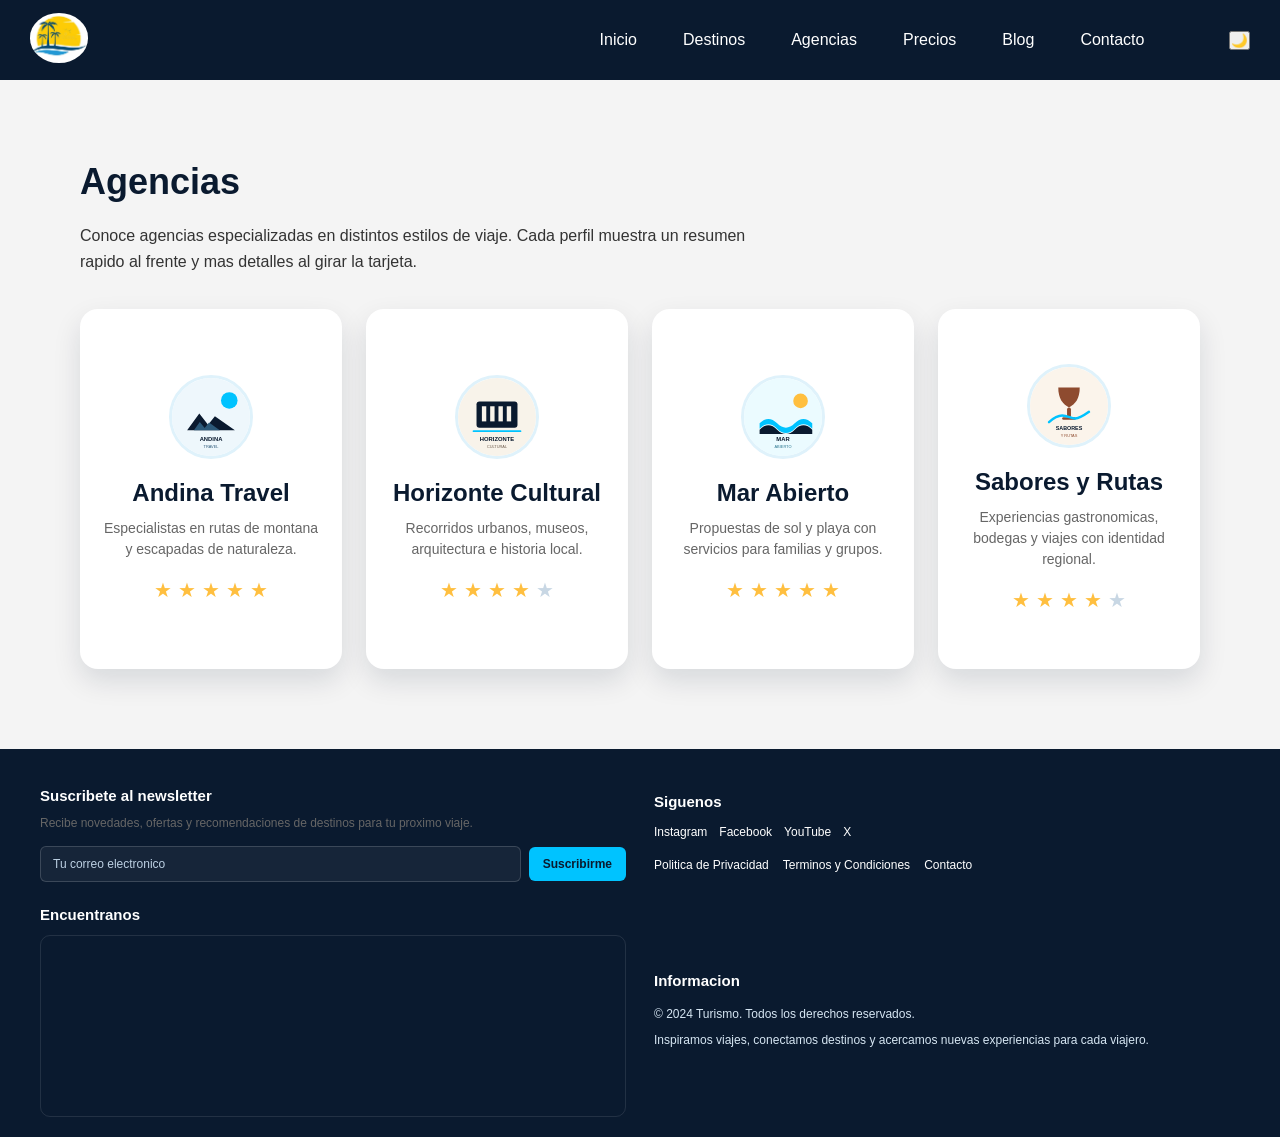
==== commit cba723c4: "features/addContact.html" ====
--- a/view/Agencias.html
+++ b/view/Agencias.html
@@ -32,6 +32,9 @@
                     <li><a href="Contacto.html">Contacto</a></li>
                 </ul>
             </nav>
+            
+            <!-- Botón Dark Mode -->
+            <button id="dark-mode-toggle" class="dark-mode-btn" aria-label="Alternar modo oscuro">🌙</button>
         </div>
     </header>
     
@@ -256,5 +259,25 @@
             </div>
         </div>
     </footer>
+
+    <script>
+        const toggle = document.getElementById('dark-mode-toggle');
+        const body = document.body;
+        
+        // Cargar preferencia guardada
+        if (localStorage.getItem('dark-mode') === 'enabled') {
+            body.classList.add('dark-mode');
+            toggle.textContent = '☀️';
+        }
+        
+        // Alternar modo
+        toggle.addEventListener('click', () => {
+            body.classList.toggle('dark-mode');
+            const isDark = body.classList.contains('dark-mode');
+            toggle.textContent = isDark ? '☀️' : '🌙';
+            localStorage.setItem('dark-mode', isDark ? 'enabled' : 'disabled');
+        });
+    </script>
+
 </body>
 </html>
--- a/css/style.css
+++ b/css/style.css
@@ -16,8 +16,6 @@
     flex-direction: column;
     min-height: 100vh;
 }
-
-/* ===== CLASES GLOBALES DE TIPOGRAFÍA RESPONSIVA ===== */
 
 /* Títulos H1 */
 .h1 {
@@ -1999,3 +1997,319 @@
         align-items: flex-start;
     }
 }
+
+/* ===== ESTILOS PARA FORMULARIO DE CONTACTO ===== */
+
+.contenido {
+    max-width: 1200px;
+    margin: 0 auto;
+    padding: 40px 20px;
+}
+
+.formulario-contacto-container {
+    display: flex;
+    justify-content: center;
+    align-items: flex-start;
+    min-height: 60vh;
+}
+
+.formulario-contacto {
+    width: 100%;
+    max-width: 800px;
+    background-color: white;
+    border-radius: 18px;
+    box-shadow: 0 12px 30px rgba(10, 26, 47, 0.12);
+    padding: 40px;
+    margin: 20px 0;
+}
+
+.form-grid {
+    display: grid;
+    grid-template-columns: repeat(2, 1fr);
+    gap: 24px;
+    margin-bottom: 24px;
+}
+
+.form-group {
+    display: flex;
+    flex-direction: column;
+}
+
+.form-group label {
+    font-weight: bold;
+    color: #0a1a2f;
+    margin-bottom: 8px;
+    font-size: 14px;
+}
+
+.form-group input,
+.form-group select,
+.form-group textarea {
+    padding: 12px 16px;
+    border: 1px solid #d4e3ef;
+    border-radius: 6px;
+    font-size: 16px;
+    color: #0a1a2f;
+    background-color: white;
+    transition: border-color 0.3s ease, box-shadow 0.3s ease;
+    outline: none;
+}
+
+.form-group input:focus,
+.form-group select:focus,
+.form-group textarea:focus {
+    border-color: #00c3ff;
+    box-shadow: 0 0 0 3px rgba(0, 195, 255, 0.1);
+}
+
+.form-group input::placeholder,
+.form-group select::placeholder,
+.form-group textarea::placeholder {
+    color: #999;
+}
+
+.form-group select {
+    cursor: pointer;
+}
+
+.form-group textarea {
+    resize: vertical;
+    min-height: 120px;
+}
+
+.form-group-full {
+    grid-column: span 2;
+}
+
+.checkbox-group {
+    flex-direction: row !important;
+    align-items: center;
+    gap: 12px;
+}
+
+.checkbox-group input[type="checkbox"] {
+    width: 18px;
+    height: 18px;
+    margin: 0;
+    accent-color: #00c3ff;
+}
+
+.checkbox-group label {
+    margin-bottom: 0;
+    font-weight: normal;
+    cursor: pointer;
+}
+
+.validacion-mensaje {
+    font-size: 12px;
+    color: #e74c3c;
+    margin-top: 4px;
+    display: none;
+}
+
+.contador-caracteres {
+    font-size: 12px;
+    color: #666;
+    margin-top: 4px;
+    text-align: right;
+}
+
+.form-acciones {
+    display: flex;
+    gap: 16px;
+    justify-content: center;
+    margin-top: 32px;
+}
+
+.btn-enviar,
+.btn-limpiar {
+    padding: 14px 28px;
+    border: none;
+    border-radius: 6px;
+    font-weight: bold;
+    font-size: 16px;
+    cursor: pointer;
+    transition: background-color 0.3s ease, color 0.3s ease, transform 0.3s ease;
+    position: relative;
+    overflow: hidden;
+}
+
+.btn-enviar {
+    background-color: #00c3ff;
+    color: #0a1a2f;
+}
+
+.btn-enviar:hover {
+    background-color: white;
+    color: #0a1a2f;
+    transform: translateY(-2px);
+}
+
+.btn-limpiar {
+    background-color: #f4f4f4;
+    color: #0a1a2f;
+}
+
+.btn-limpiar:hover {
+    background-color: #e0e0e0;
+    transform: translateY(-2px);
+}
+
+.btn-texto {
+    position: relative;
+    z-index: 1;
+}
+
+.spinner {
+    position: absolute;
+    inset: 0;
+    display: flex;
+    align-items: center;
+    justify-content: center;
+    background-color: #00c3ff;
+    opacity: 0;
+    visibility: hidden;
+    transition: opacity 0.3s ease, visibility 0.3s ease;
+}
+
+.spinner::after {
+    content: "";
+    width: 20px;
+    height: 20px;
+    border: 2px solid #0a1a2f;
+    border-top: 2px solid transparent;
+    border-radius: 50%;
+    animation: spin 1s linear infinite;
+}
+
+@keyframes spin {
+    0% { transform: rotate(0deg); }
+    100% { transform: rotate(360deg); }
+}
+
+.btn-enviar.loading .btn-texto {
+    opacity: 0;
+}
+
+.btn-enviar.loading .spinner {
+    opacity: 1;
+    visibility: visible;
+}
+
+/* Modal de confirmación */
+.modal {
+    position: fixed;
+    inset: 0;
+    background-color: rgba(10, 26, 47, 0.6);
+    display: flex;
+    align-items: center;
+    justify-content: center;
+    opacity: 0;
+    visibility: hidden;
+    pointer-events: none;
+    z-index: 1000;
+    transition: opacity 0.3s ease, visibility 0.3s ease;
+}
+
+.modal:target {
+    opacity: 1;
+    visibility: visible;
+    pointer-events: auto;
+}
+
+.modal-contenido {
+    background-color: white;
+    border-radius: 18px;
+    padding: 40px 32px;
+    max-width: 400px;
+    width: 90%;
+    text-align: center;
+    box-shadow: 0 20px 40px rgba(10, 26, 47, 0.2);
+    transform: scale(0.9);
+    transition: transform 0.3s ease;
+}
+
+.modal:target .modal-contenido {
+    transform: scale(1);
+}
+
+.modal-icono {
+    margin-bottom: 20px;
+}
+
+.modal-icono svg {
+    width: 64px;
+    height: 64px;
+    color: #00c3ff;
+}
+
+.btn-modal {
+    display: inline-block;
+    margin-top: 24px;
+    padding: 12px 24px;
+    background-color: #00c3ff;
+    color: #0a1a2f;
+    text-decoration: none;
+    border-radius: 6px;
+    font-weight: bold;
+    transition: background-color 0.3s ease, transform 0.3s ease;
+}
+
+.btn-modal:hover {
+    background-color: white;
+    transform: translateY(-2px);
+}
+
+/* Responsive para formulario */
+@media (max-width: 768px) {
+    .contenido {
+        padding: 20px 15px;
+    }
+
+    .formulario-contacto {
+        padding: 24px 20px;
+        margin: 10px 0;
+    }
+
+    .form-grid {
+        grid-template-columns: 1fr;
+        gap: 20px;
+    }
+
+    .form-group-full {
+        grid-column: span 1;
+    }
+
+    .form-acciones {
+        flex-direction: column;
+        gap: 12px;
+    }
+
+    .btn-enviar,
+    .btn-limpiar {
+        width: 100%;
+    }
+
+    .modal-contenido {
+        padding: 32px 24px;
+    }
+}
+
+@media (max-width: 576px) {
+    .formulario-contacto {
+        padding: 20px 16px;
+    }
+
+    .form-group input,
+    .form-group select,
+    .form-group textarea {
+        padding: 10px 14px;
+        font-size: 14px;
+    }
+
+    .btn-enviar,
+    .btn-limpiar {
+        padding: 12px 20px;
+        font-size: 14px;
+    }
+}
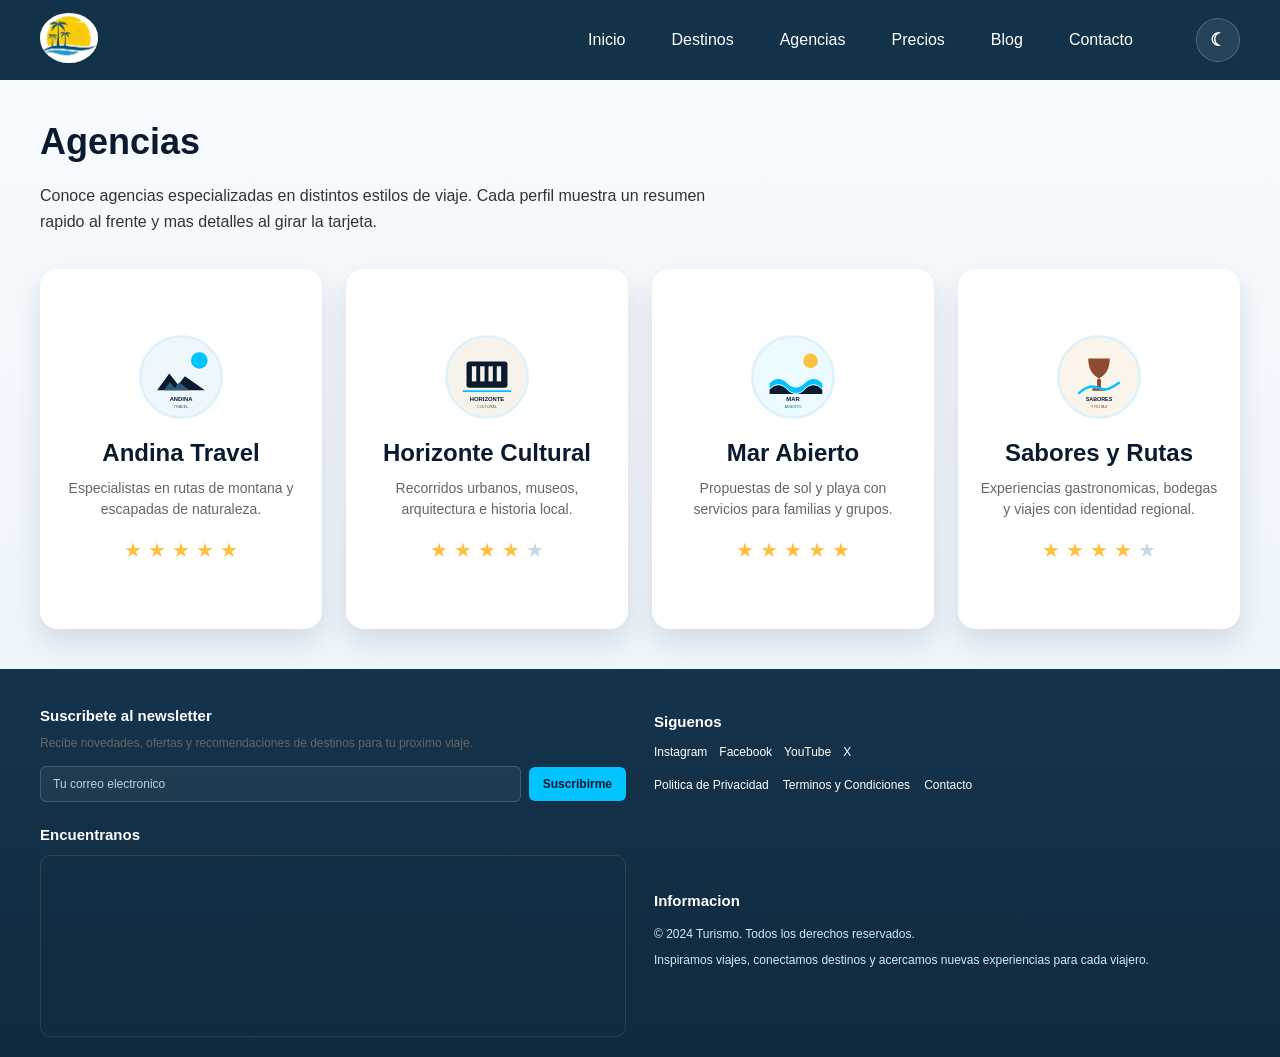
==== commit 34d2c75c: "feat(dark.mode): add dark mode with new styles" ====
--- a/view/Agencias.html
+++ b/view/Agencias.html
@@ -32,9 +32,8 @@
                     <li><a href="Contacto.html">Contacto</a></li>
                 </ul>
             </nav>
-            
-            <!-- Botón Dark Mode -->
-            <button id="dark-mode-toggle" class="dark-mode-btn" aria-label="Alternar modo oscuro">🌙</button>
+            <button type="button" class="theme-toggle" id="dark-mode-toggle" aria-pressed="false" aria-label="Activar modo oscuro">Modo oscuro</button>
+            
         </div>
     </header>
     
@@ -260,7 +259,8 @@
         </div>
     </footer>
 
-    <script>
+    <script src="../js/dark-mode.js"></script>
+    <!--
         const toggle = document.getElementById('dark-mode-toggle');
         const body = document.body;
         
@@ -277,7 +277,7 @@
             toggle.textContent = isDark ? '☀️' : '🌙';
             localStorage.setItem('dark-mode', isDark ? 'enabled' : 'disabled');
         });
-    </script>
+    -->
 
 </body>
 </html>
--- a/css/style.css
+++ b/css/style.css
@@ -7,6 +7,7 @@
 
 html {
     height: 100%;
+    color-scheme: light;
 }
 
 body {
@@ -15,6 +16,22 @@
     display: flex;
     flex-direction: column;
     min-height: 100vh;
+}
+
+:root {
+    --theme-bg: #f4f4f4;
+    --theme-surface: #ffffff;
+    --theme-surface-alt: #eef5fb;
+    --theme-text: #0a1a2f;
+    --theme-text-soft: #333333;
+    --theme-text-muted: #666666;
+    --theme-border: #d4e3ef;
+    --theme-header: #0a1a2f;
+    --theme-footer: #0a1a2f;
+    --theme-accent: #00c3ff;
+    --layout-max-width: 1200px;
+    --layout-padding-inline: 20px;
+    --layout-padding-block: 40px;
 }
 
 /* Títulos H1 */
@@ -100,17 +117,28 @@
 }
 
 header {
-    background-color: #0a1a2f;
-    padding: 0 30px;
+    background-color: #12324a;
+    padding: 0;
+    position: sticky;
+    top: 0;
+    z-index: 1000;
+    transition: background-color 0.3s ease, box-shadow 0.3s ease, backdrop-filter 0.3s ease, transform 0.3s ease;
 }
 
 .contenedor-nav {
-
+    width: min(100%, calc(var(--layout-max-width) + (var(--layout-padding-inline) * 2)));
     margin: 0 auto;
+    padding: 0 var(--layout-padding-inline);
     display: flex;
     justify-content: space-between;
     align-items: center;
     min-height: 80px;
+}
+
+header.header-scrolled {
+    background-color: rgba(18, 50, 74, 0.92);
+    backdrop-filter: blur(10px);
+    box-shadow: 0 10px 24px rgba(10, 26, 47, 0.18);
 }
 
 .logo img {
@@ -139,8 +167,8 @@
 }
 
 nav ul li a:hover {
-    background-color: rgba(255, 255, 255, 0.1);
-    color: #00c3ff;
+    background-color: rgba(255, 255, 255, 0.12);
+    color: #8fe7ff;
 }
 
 /* ===== MENÚ HAMBURGUESA RESPONSIVE (CSS PURO) ===== */
@@ -180,6 +208,39 @@
     gap: 10px;
 }
 
+.theme-toggle {
+    display: inline-flex;
+    align-items: center;
+    justify-content: center;
+    border: 1px solid rgba(255, 255, 255, 0.2);
+    background: rgba(255, 255, 255, 0.08);
+    color: white;
+    border-radius: 999px;
+    width: 44px;
+    height: 44px;
+    padding: 0;
+    font-size: 16px;
+    font-weight: bold;
+    cursor: pointer;
+    transition: background-color 0.3s ease, color 0.3s ease, border-color 0.3s ease, transform 0.3s ease;
+}
+
+.theme-toggle:hover {
+    background: rgba(255, 255, 255, 0.16);
+    border-color: rgba(255, 255, 255, 0.35);
+    transform: translateY(-1px);
+}
+
+.theme-toggle:focus-visible {
+    outline: 3px solid rgba(0, 195, 255, 0.35);
+    outline-offset: 2px;
+}
+
+.theme-toggle-icon {
+    font-size: 18px;
+    line-height: 1;
+}
+
 /* Animación cuando el checkbox está marcado */
 .menu-toggle:checked~.menu-hamburguesa span:nth-child(1) {
     transform: rotate(-45deg) translate(-8px, 8px);
@@ -194,21 +255,21 @@
 }
 
 main {
-
     flex: 1;
+    background: linear-gradient(180deg, #f7fbff 0%, #eef5fb 100%);
 }
 
 footer {
-    background-color: #0a1a2f;
+    background: linear-gradient(180deg, #14344d 0%, #10293d 100%);
     color: white;
-    padding: 36px 30px 20px;
+    padding: 36px 0 20px;
     margin-top: auto;
 }
 
 .footer-content {
-    max-width: 1200px;
+    width: min(100%, calc(var(--layout-max-width) + (var(--layout-padding-inline) * 2)));
     margin: 0 auto;
-    margin: 0 auto;
+    padding: 0 var(--layout-padding-inline);
     display: grid;
     grid-template-columns: repeat(2, minmax(0, 1fr));
     gap: 22px 28px;
@@ -497,6 +558,13 @@
         gap: 0;
     }
 
+    .theme-toggle {
+        margin-left: auto;
+        margin-right: 10px;
+        padding: 8px 14px;
+        font-size: 13px;
+    }
+
     .nav-menu ul li {
         width: 100%;
     }
@@ -558,6 +626,11 @@
 
     .menu-hamburguesa {
         padding: 5px;
+    }
+
+    .theme-toggle {
+        padding: 8px 12px;
+        font-size: 12px;
     }
 
     .menu-hamburguesa span {
@@ -661,9 +734,9 @@
 }
 
 .section-container {
-    max-width: 1200px;
+    width: min(100%, calc(var(--layout-max-width) + (var(--layout-padding-inline) * 2)));
     margin: 0 auto;
-    padding: 40px 20px;
+    padding: var(--layout-padding-block) var(--layout-padding-inline);
 }
 
 .section-intro {
@@ -672,7 +745,7 @@
 }
 
 .destacados {
-    background: linear-gradient(180deg, #f6fbff 0%, #eef5fb 100%);
+   
 }
 
 .destacados-grid {
@@ -998,6 +1071,9 @@
 
 .contenido {
     width: 100%;
+    max-width: none;
+    margin: 0;
+    padding: 0;
 }
 
 .destinos-page {
@@ -1054,6 +1130,9 @@
     left: 24px;
     right: 24px;
     bottom: 24px;
+    display: flex;
+    flex-direction: column;
+    gap: 10px;
     z-index: 2;
     color: white;
     opacity: 0;
@@ -1061,13 +1140,26 @@
     transition: opacity 0.35s ease, transform 0.35s ease;
 }
 
+.destino-overlay p {
+    display: none;
+}
+
 .destino-tag {
-    display: inline-block;
-    margin-bottom: 10px;
-    padding: 6px 10px;
+    display: inline-flex;
+    align-items: center;
+    margin-bottom: 0;
+    padding: 7px 12px;
     border-radius: 999px;
-    background-color: rgba(255, 255, 255, 0.18);
-    color: white;
+    background-color: rgba(0, 195, 255, 0.92);
+    color: #08111f;
+    font-weight: bold;
+    position: absolute;
+    top: -190px;
+    right: 0;
+    z-index: 4;
+    box-shadow: 0 8px 20px rgba(0, 0, 0, 0.22);
+    border: 1px solid rgba(255, 255, 255, 0.35);
+    backdrop-filter: blur(6px);
 }
 
 .destino-card-overlay:hover::after {
@@ -1118,9 +1210,7 @@
     transform: scale(1);
 }
 
-.destinos-galeria {
-    background: linear-gradient(180deg, #ffffff 0%, #f7fbfe 100%);
-}
+
 
 .masonry-grid {
     display: grid;
@@ -1688,10 +1778,7 @@
 
 /* ===== CLASES NUEVAS PARA BLOG ===== */
 
-.blog-page {
-    padding-top: 30px;
-    background: linear-gradient(180deg, #fbfcfe 0%, #f3f8fc 100%);
-}
+
 
 .blog-hero-head {
     display: flex;
@@ -1856,9 +1943,7 @@
     grid-area: auto;
 }
 
-.blog-comments-section {
-    background-color: #ffffff;
-}
+
 
 .blog-comments {
     display: grid;
@@ -1871,8 +1956,8 @@
     gap: 14px;
     padding: 22px;
     border-radius: 18px;
-    background-color: #f7fbfe;
-    border: 1px solid #e3edf5;
+  
+    border: 1px solid #586f82;
 }
 
 .blog-avatar {
@@ -2000,17 +2085,28 @@
 
 /* ===== ESTILOS PARA FORMULARIO DE CONTACTO ===== */
 
-.contenido {
-    max-width: 1200px;
-    margin: 0 auto;
-    padding: 40px 20px;
-}
-
 .formulario-contacto-container {
     display: flex;
     justify-content: center;
     align-items: flex-start;
     min-height: 60vh;
+}
+
+.contenido > .h1,
+.contenido > .formulario-contacto-container {
+    width: min(100%, calc(var(--layout-max-width) + (var(--layout-padding-inline) * 2)));
+    margin-left: auto;
+    margin-right: auto;
+    padding-left: var(--layout-padding-inline);
+    padding-right: var(--layout-padding-inline);
+}
+
+.contenido > .h1 {
+    padding-top: var(--layout-padding-block);
+}
+
+.contenido > .formulario-contacto-container {
+    padding-bottom: var(--layout-padding-block);
 }
 
 .formulario-contacto {
@@ -2313,3 +2409,240 @@
         font-size: 14px;
     }
 }
+
+body.dark-mode {
+    background-color: #08111f;
+    color: #e7eef7;
+}
+
+body.dark-mode main {
+    background:
+        radial-gradient(circle at top left, rgba(0, 195, 255, 0.08), transparent 32%),
+        radial-gradient(circle at top right, rgba(122, 223, 255, 0.06), transparent 28%),
+        linear-gradient(180deg, #08111f 0%, #0d1626 45%, #101a2b 100%);
+}
+
+body.dark-mode,
+body.dark-mode .contenido,
+body.dark-mode main,
+body.dark-mode .section-container {
+    color: #e7eef7;
+}
+
+body.dark-mode .contenido,
+body.dark-mode .destinos-galeria,
+body.dark-mode .destinos-tabla-section,
+body.dark-mode .precios-tabla-section,
+body.dark-mode .testimonios,
+body.dark-mode .contador-section,
+body.dark-mode .destacados,
+body.dark-mode .blog-page,
+body.dark-mode .agencias-page {
+    background-color: transparent;
+}
+
+body.dark-mode .h1,
+body.dark-mode .h2,
+body.dark-mode .h3,
+body.dark-mode .h4,
+body.dark-mode .h5,
+body.dark-mode .h6,
+body.dark-mode .form-group label,
+body.dark-mode .contador-animado,
+body.dark-mode .tabla-destinos th,
+body.dark-mode .tabla-destinos td,
+body.dark-mode .agencia-flip-front .h4,
+body.dark-mode .agencia-flip-back .h5 {
+    color: #f5f9ff;
+}
+
+body.dark-mode .text-lg,
+body.dark-mode .text-base,
+body.dark-mode .blog-card-content p,
+body.dark-mode .testimonio-card .text-base,
+body.dark-mode .contador-card .text-base,
+body.dark-mode .precio-highlight .text-base {
+    color: #d4dfed;
+}
+
+body.dark-mode .text-sm,
+body.dark-mode .text-xs,
+body.dark-mode .section-intro,
+body.dark-mode .contador-label,
+body.dark-mode .contador-caracteres,
+body.dark-mode .footer-content p,
+body.dark-mode .agencia-flip-front .text-sm,
+body.dark-mode .agencia-flip-back .text-sm,
+body.dark-mode .precio-highlight .text-sm {
+    color: #9eb0c6;
+}
+
+body.dark-mode header,
+body.dark-mode footer {
+    background: linear-gradient(180deg, #060d17 0%, #091220 100%);
+}
+
+body.dark-mode header.header-scrolled {
+    background: rgba(6, 13, 23, 0.9);
+    box-shadow: 0 10px 24px rgba(0, 0, 0, 0.28);
+}
+
+body.dark-mode nav ul li a:hover,
+body.dark-mode .footer-content ul li a:hover {
+    color: #7adfff;
+}
+
+body.dark-mode .theme-toggle {
+    background: rgba(122, 223, 255, 0.12);
+    border-color: rgba(122, 223, 255, 0.3);
+    color: #eafcff;
+}
+
+body.dark-mode .theme-toggle:hover {
+    background: rgba(122, 223, 255, 0.2);
+    border-color: rgba(122, 223, 255, 0.45);
+}
+
+body.dark-mode .destino-card,
+body.dark-mode .contador-card,
+body.dark-mode .testimonio-card,
+body.dark-mode .masonry-item,
+body.dark-mode .agencia-flip-front,
+body.dark-mode .agencia-flip-back,
+body.dark-mode .agencia-modal-box,
+body.dark-mode .blog-card,
+body.dark-mode .formulario-contacto,
+body.dark-mode .modal-contenido,
+body.dark-mode .precio-highlight,
+body.dark-mode .tabla-responsive {
+    background-color: #101b2c;
+    box-shadow: 0 18px 40px rgba(0, 0, 0, 0.28);
+}
+
+body.dark-mode .destino-card-content,
+body.dark-mode .blog-card-content,
+body.dark-mode .modal-contenido,
+body.dark-mode .agencia-modal-box {
+    background-color: #101b2c;
+}
+
+body.dark-mode .destino-card,
+body.dark-mode .contador-card,
+body.dark-mode .testimonio-card,
+body.dark-mode .masonry-item,
+body.dark-mode .blog-card,
+body.dark-mode .formulario-contacto,
+body.dark-mode .precio-highlight,
+body.dark-mode .agencia-modal-box,
+body.dark-mode .modal-contenido,
+body.dark-mode .tabla-destinos th,
+body.dark-mode .tabla-destinos td {
+    border-color: rgba(122, 223, 255, 0.12);
+}
+
+body.dark-mode .filtros-chips label,
+body.dark-mode .blog-tags label,
+body.dark-mode .blog-chip,
+body.dark-mode .destino-tag,
+body.dark-mode .agencia-modal-btn,
+body.dark-mode .tooltip-icon {
+    background-color: rgba(0, 195, 255, 0.14);
+    color: #9ee8ff;
+    border-color: rgba(0, 195, 255, 0.24);
+}
+
+body.dark-mode #filtro-todos:checked ~ .filtros-chips label[for="filtro-todos"],
+body.dark-mode #filtro-cultural:checked ~ .filtros-chips label[for="filtro-cultural"],
+body.dark-mode #filtro-naturaleza:checked ~ .filtros-chips label[for="filtro-naturaleza"],
+body.dark-mode #filtro-sol:checked ~ .filtros-chips label[for="filtro-sol"],
+body.dark-mode #filtro-gastronomico:checked ~ .filtros-chips label[for="filtro-gastronomico"],
+body.dark-mode #filtro-religioso:checked ~ .filtros-chips label[for="filtro-religioso"],
+body.dark-mode #blog-todos:checked ~ .blog-tags label[for="blog-todos"],
+body.dark-mode #blog-cultural:checked ~ .blog-tags label[for="blog-cultural"],
+body.dark-mode #blog-aventura:checked ~ .blog-tags label[for="blog-aventura"],
+body.dark-mode #blog-gastro:checked ~ .blog-tags label[for="blog-gastro"],
+body.dark-mode #blog-relax:checked ~ .blog-tags label[for="blog-relax"] {
+    background-color: #00c3ff;
+    color: #08111f;
+}
+
+body.dark-mode .tabla-destinos {
+    background-color: #101b2c;
+}
+
+body.dark-mode .tabla-destinos thead {
+    background-color: #0d1727;
+}
+
+body.dark-mode .tabla-destinos tbody tr:hover {
+    background-color: rgba(122, 223, 255, 0.08);
+}
+
+body.dark-mode .tooltip-box {
+    background-color: #dcebf7;
+    color: #08111f;
+}
+
+body.dark-mode .tooltip-box::after {
+    border-top-color: #dcebf7;
+}
+
+body.dark-mode .newsletter-form input,
+body.dark-mode .form-group input,
+body.dark-mode .form-group select,
+body.dark-mode .form-group textarea {
+    background-color: #0b1524;
+    border-color: rgba(122, 223, 255, 0.18);
+    color: #e7eef7;
+}
+
+body.dark-mode .newsletter-form input::placeholder,
+body.dark-mode .form-group input::placeholder,
+body.dark-mode .form-group textarea::placeholder {
+    color: #7d90a8;
+}
+
+body.dark-mode .newsletter-form button,
+body.dark-mode .btn-enviar,
+body.dark-mode .btn-modal {
+    background-color: #00c3ff;
+    color: #08111f;
+}
+
+body.dark-mode .newsletter-form button:hover,
+body.dark-mode .btn-enviar:hover,
+body.dark-mode .btn-modal:hover {
+    background-color: #7adfff;
+}
+
+body.dark-mode .btn-limpiar {
+    background-color: #172334;
+    color: #e7eef7;
+}
+
+body.dark-mode .btn-limpiar:hover {
+    background-color: #213047;
+}
+
+body.dark-mode .spinner {
+    background-color: #00c3ff;
+}
+
+body.dark-mode .spinner::after {
+    border-color: #08111f;
+    border-top-color: transparent;
+}
+
+body.dark-mode .modal,
+body.dark-mode .agencia-modal-overlay,
+body.dark-mode .destino-card-overlay::after {
+    background-color: rgba(2, 8, 15, 0.72);
+}
+
+body.dark-mode .map-embed iframe {
+    filter: grayscale(0.15) invert(0.9) hue-rotate(180deg) saturate(0.8);
+}
+
+body.dark-mode .logo img {
+    box-shadow: 0 0 0 2px rgba(122, 223, 255, 0.12);
+}
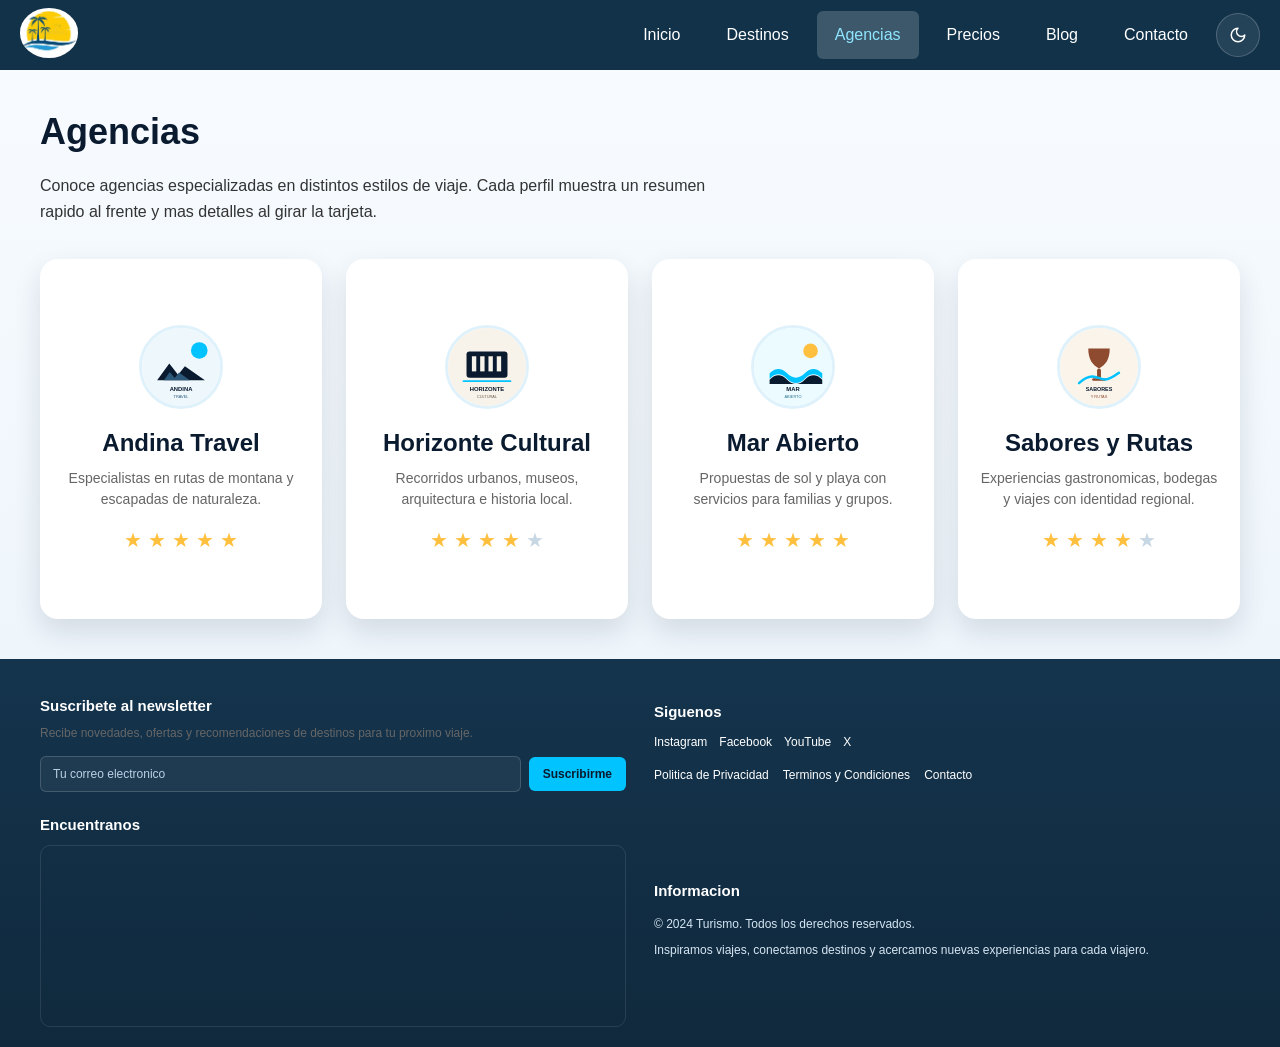
==== commit 99dc90f6: "syles(navbar) : add new styles in navbar" ====
--- a/view/Agencias.html
+++ b/view/Agencias.html
@@ -6,21 +6,21 @@
     <title>Agencias</title>
     <link rel="stylesheet" href="../css/style.css">
 </head>
-<body>
-    <header>
+<body class="page-agencias">
+     <header>
         <div class="contenedor-nav">
             <div class="logo"><img src="../assets/img/logo.jpg" alt="Logo de Turismo"></div>
-            
+
             <!-- Checkbox oculto para controlar el menu (CSS puro) -->
             <input type="checkbox" id="menuToggle" class="menu-toggle">
-            
+
             <!-- Label que actua como boton hamburguesa -->
             <label for="menuToggle" class="menu-hamburguesa">
                 <span></span>
                 <span></span>
                 <span></span>
             </label>
-            
+
             <!-- Navegacion responsive -->
             <nav class="nav-menu">
                 <ul>
@@ -30,10 +30,11 @@
                     <li><a href="Precios.html">Precios</a></li>
                     <li><a href="Blog.html">Blog</a></li>
                     <li><a href="Contacto.html">Contacto</a></li>
+                    <li> <button type="button" class="theme-toggle" id="dark-mode-toggle" aria-pressed="false"
+                            aria-label="Activar modo oscuro">Modo oscuro</button></li>
                 </ul>
             </nav>
-            <button type="button" class="theme-toggle" id="dark-mode-toggle" aria-pressed="false" aria-label="Activar modo oscuro">Modo oscuro</button>
-            
+
         </div>
     </header>
     
--- a/css/style.css
+++ b/css/style.css
@@ -126,13 +126,13 @@
 }
 
 .contenedor-nav {
-    width: min(100%, calc(var(--layout-max-width) + (var(--layout-padding-inline) * 2)));
+   
     margin: 0 auto;
     padding: 0 var(--layout-padding-inline);
     display: flex;
     justify-content: space-between;
     align-items: center;
-    min-height: 80px;
+    min-height: 70px;
 }
 
 header.header-scrolled {
@@ -168,6 +168,16 @@
 
 nav ul li a:hover {
     background-color: rgba(255, 255, 255, 0.12);
+    color: #8fe7ff;
+}
+
+body.page-inicio .nav-menu a[href="Principal.html"],
+body.page-destinos .nav-menu a[href="Destinos.html"],
+body.page-agencias .nav-menu a[href="Agencias.html"],
+body.page-precios .nav-menu a[href="Precios.html"],
+body.page-blog .nav-menu a[href="Blog.html"],
+body.page-contacto .nav-menu a[href="Contacto.html"] {
+    background-color: rgba(255, 255, 255, 0.18);
     color: #8fe7ff;
 }
 
@@ -237,8 +247,17 @@
 }
 
 .theme-toggle-icon {
+    display: inline-flex;
+    align-items: center;
+    justify-content: center;
     font-size: 18px;
     line-height: 1;
+}
+
+.theme-toggle-svg {
+    width: 18px;
+    height: 18px;
+    flex-shrink: 0;
 }
 
 /* Animación cuando el checkbox está marcado */
@@ -534,7 +553,7 @@
 
     .nav-menu {
         position: absolute;
-        top: 80px;
+        top: 70px;
         left: 0;
         right: 0;
         width: 100%;
@@ -563,6 +582,9 @@
         margin-right: 10px;
         padding: 8px 14px;
         font-size: 13px;
+        display: flex;
+        justify-content: center;
+                align-items: center;
     }
 
     .nav-menu ul li {
@@ -2492,6 +2514,16 @@
     color: #7adfff;
 }
 
+body.dark-mode.page-inicio .nav-menu a[href="Principal.html"],
+body.dark-mode.page-destinos .nav-menu a[href="Destinos.html"],
+body.dark-mode.page-agencias .nav-menu a[href="Agencias.html"],
+body.dark-mode.page-precios .nav-menu a[href="Precios.html"],
+body.dark-mode.page-blog .nav-menu a[href="Blog.html"],
+body.dark-mode.page-contacto .nav-menu a[href="Contacto.html"] {
+    background-color: rgba(122, 223, 255, 0.14);
+    color: #7adfff;
+}
+
 body.dark-mode .theme-toggle {
     background: rgba(122, 223, 255, 0.12);
     border-color: rgba(122, 223, 255, 0.3);
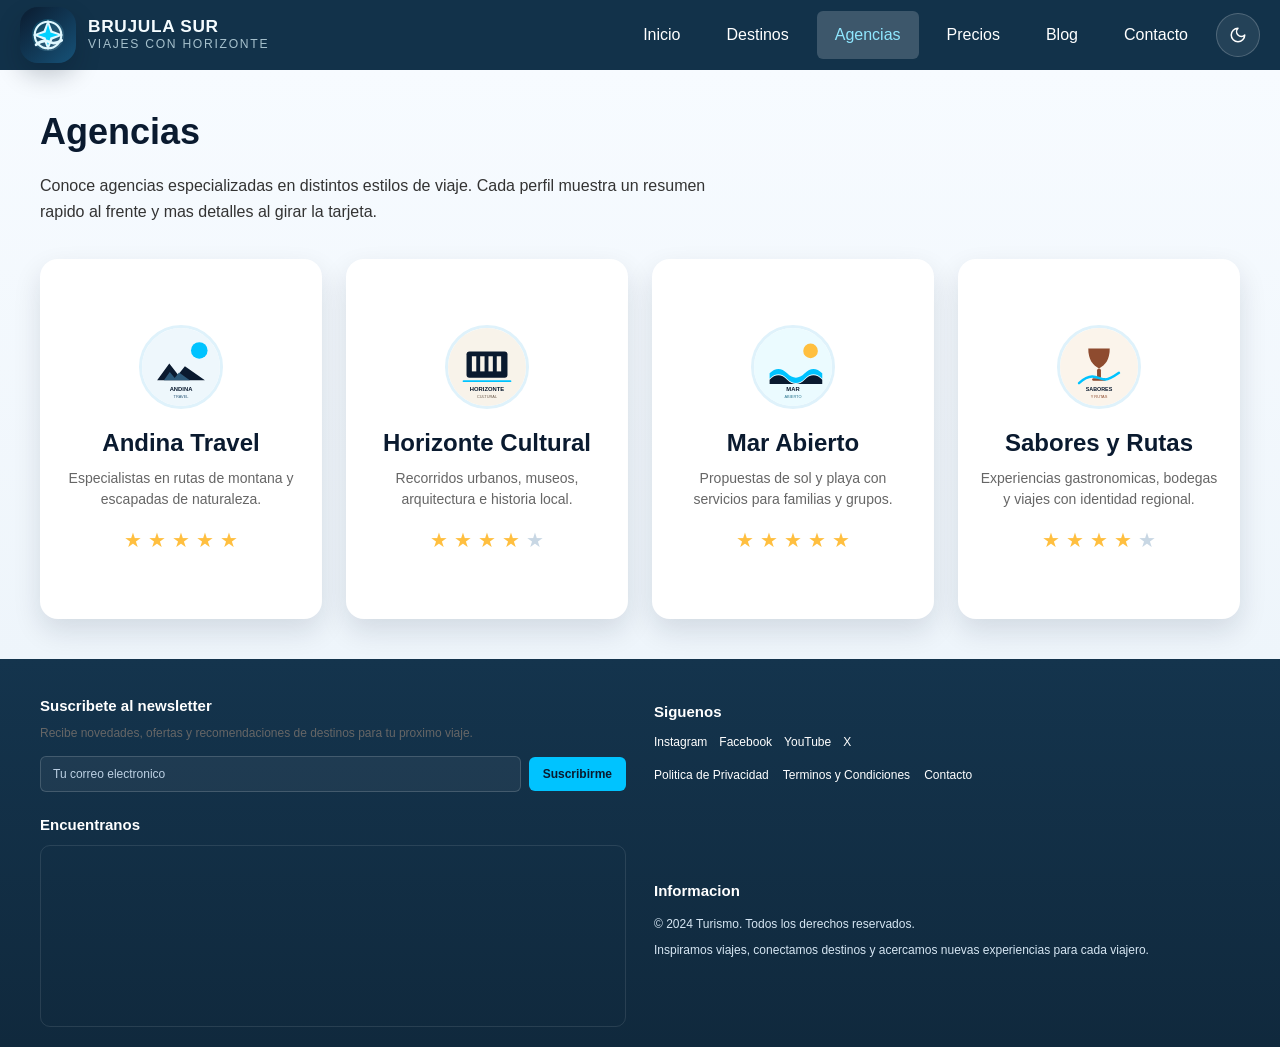
==== commit 0c2155e3: "refactor(styles) : update header and logo" ====
--- a/view/Agencias.html
+++ b/view/Agencias.html
@@ -9,7 +9,13 @@
 <body class="page-agencias">
      <header>
         <div class="contenedor-nav">
-            <div class="logo"><img src="../assets/img/logo.jpg" alt="Logo de Turismo"></div>
+            <a class="logo" href="Principal.html" aria-label="Brujula Sur, volver al inicio">
+                <img src="../assets/img/brujula-sur-logo.svg" alt="Logo de Brujula Sur">
+                <span class="logo-copy">
+                    <span class="logo-title">Brujula Sur</span>
+                    <span class="logo-tagline">viajes con horizonte</span>
+                </span>
+            </a>
 
             <!-- Checkbox oculto para controlar el menu (CSS puro) -->
             <input type="checkbox" id="menuToggle" class="menu-toggle">
--- a/css/style.css
+++ b/css/style.css
@@ -141,9 +141,43 @@
     box-shadow: 0 10px 24px rgba(10, 26, 47, 0.18);
 }
 
+.logo {
+    display: inline-flex;
+    align-items: center;
+    gap: 12px;
+    text-decoration: none;
+    color: #ffffff;
+    flex-shrink: 0;
+}
+
 .logo img {
-    width: 12%;
-    border-radius: 100%;
+    width: 56px;
+    height: 56px;
+    border-radius: 18px;
+    box-shadow: 0 12px 24px rgba(4, 18, 32, 0.22);
+}
+
+.logo-copy {
+    display: flex;
+    flex-direction: column;
+    gap: 2px;
+}
+
+.logo-title {
+    font-size: 1.08rem;
+    font-weight: 700;
+    letter-spacing: 0.04em;
+    text-transform: uppercase;
+    color: #f5fcff;
+    line-height: 1;
+}
+
+.logo-tagline {
+    font-size: 0.76rem;
+    letter-spacing: 0.14em;
+    text-transform: uppercase;
+    color: rgba(223, 248, 255, 0.72);
+    line-height: 1.2;
 }
 
 nav ul {
@@ -642,8 +676,22 @@
         font-size: 10px;
     }
 
+    .logo {
+        gap: 10px;
+    }
+
     .logo img {
         width: 50px;
+        height: 50px;
+    }
+
+    .logo-title {
+        font-size: 0.95rem;
+    }
+
+    .logo-tagline {
+        font-size: 0.68rem;
+        letter-spacing: 0.1em;
     }
 
     .menu-hamburguesa {
@@ -683,6 +731,22 @@
         max-width: 420px;
         margin: 18px auto 0;
         flex-direction: column;
+    }
+}
+
+@media (max-width: 520px) {
+    .logo-tagline {
+        display: none;
+    }
+
+    .logo-title {
+        font-size: 0.88rem;
+        letter-spacing: 0.03em;
+    }
+
+    .logo img {
+        width: 46px;
+        height: 46px;
     }
 }
 
@@ -1018,7 +1082,7 @@
     }
 
     .section-container {
-        padding: 60px 20px;
+        padding: 10px 20px;
     }
 
     .destacados-grid {
@@ -1416,6 +1480,35 @@
         color: #0a1a2f;
         width: 34%;
         line-height: 1.4;
+    }
+
+    body.dark-mode .tabla-responsive {
+        background: transparent;
+        box-shadow: none;
+    }
+
+    body.dark-mode .tabla-destinos tbody tr {
+        background: linear-gradient(180deg, #101b2c 0%, #0d1727 100%);
+        border-color: rgba(122, 223, 255, 0.18);
+        box-shadow: 0 14px 30px rgba(0, 0, 0, 0.28);
+    }
+
+    body.dark-mode .tabla-destinos td {
+        color: #e7eef7;
+        border-bottom-color: rgba(122, 223, 255, 0.12);
+        padding-left: 46%;
+    }
+
+    body.dark-mode .tabla-destinos td::before {
+        color: #8fe7ff;
+        font-size: 0.78rem;
+        letter-spacing: 0.03em;
+        text-transform: uppercase;
+    }
+
+    body.dark-mode .tabla-destinos td:last-child {
+        color: #b7f2ff;
+        font-weight: 700;
     }
 }
 
@@ -2676,5 +2769,9 @@
 }
 
 body.dark-mode .logo img {
-    box-shadow: 0 0 0 2px rgba(122, 223, 255, 0.12);
-}
+    box-shadow: 0 0 0 2px rgba(122, 223, 255, 0.12), 0 14px 28px rgba(0, 0, 0, 0.35);
+}
+
+body.dark-mode .logo-tagline {
+    color: rgba(158, 232, 255, 0.76);
+}
